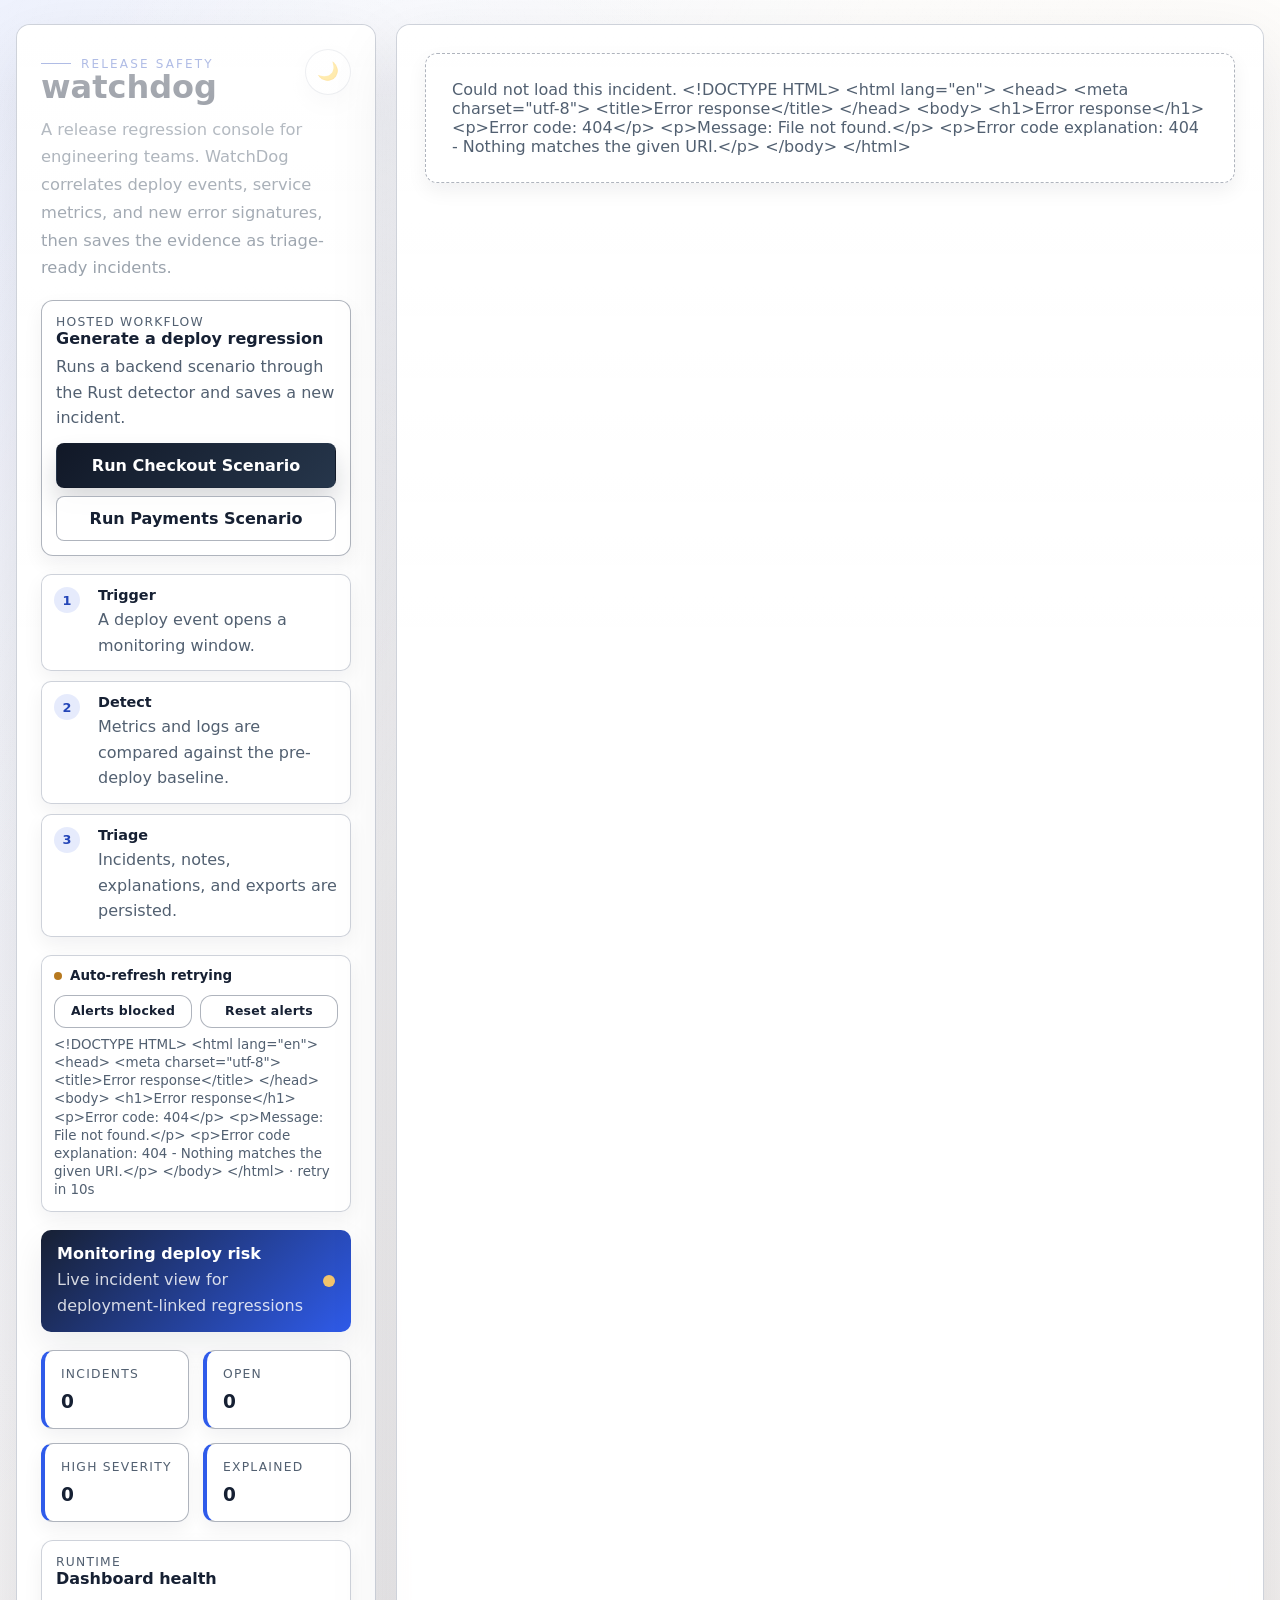
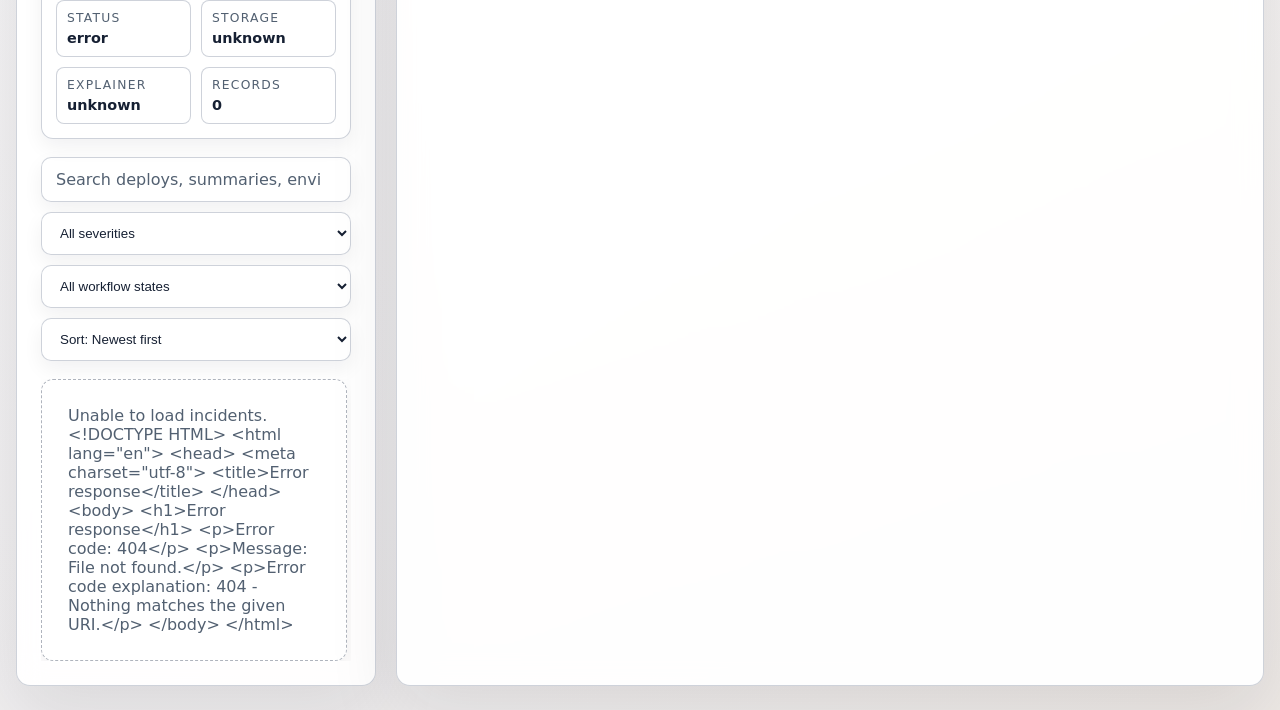
==== src/dashboard.html @ 7e1cd15e "Extract dashboard markup asset" ====
<!DOCTYPE html>
<html lang="en">
<head>
  <meta charset="UTF-8" />
  <meta name="viewport" content="width=device-width, initial-scale=1.0" />
  <title>watchdog dashboard</title>
  <style>
    :root {
      --bg: #f3f5fb;
      --bg-strong: #ffffff;
      --surface: rgba(255, 255, 255, 0.94);
      --surface-strong: rgba(255, 255, 255, 0.99);
      --surface-tint: rgba(239, 244, 255, 0.84);
      --ink: #162033;
      --muted: #526071;
      --line: rgba(92, 107, 132, 0.3);
      --line-strong: rgba(45, 58, 82, 0.38);
      --accent: #2f5bea;
      --accent-strong: #2446b8;
      --accent-soft: rgba(47, 91, 234, 0.12);
      --accent-glow: rgba(47, 91, 234, 0.14);
      --danger: #c2412f;
      --danger-soft: rgba(194, 65, 47, 0.13);
      --warning: #b7791f;
      --warning-soft: rgba(217, 119, 6, 0.14);
      --shadow-lg: 0 26px 70px rgba(17, 24, 39, 0.1);
      --shadow-md: 0 14px 34px rgba(17, 24, 39, 0.08);
      --shadow-sm: 0 8px 20px rgba(17, 24, 39, 0.06);
      --focus: #2f5bea;
      --radius-xl: 14px;
      --radius-lg: 12px;
      --radius-md: 10px;
      --radius-sm: 8px;
      --theme-icon: "🌙";
    }

    html[data-theme="dark"] {
      color-scheme: dark;
      --bg: #101622;
      --bg-strong: #151d2b;
      --surface: rgba(22, 31, 46, 0.82);
      --surface-strong: rgba(28, 39, 58, 0.96);
      --surface-tint: rgba(25, 38, 63, 0.82);
      --ink: #f4f7fb;
      --muted: #a4afc0;
      --line: rgba(134, 151, 179, 0.22);
      --line-strong: rgba(151, 169, 198, 0.34);
      --accent: #8da2ff;
      --accent-strong: #c4d0ff;
      --accent-soft: rgba(141, 162, 255, 0.15);
      --accent-glow: rgba(141, 162, 255, 0.2);
      --danger: #ff9a86;
      --danger-soft: rgba(255, 154, 134, 0.13);
      --warning: #f2c36b;
      --warning-soft: rgba(242, 195, 107, 0.12);
      --shadow-lg: 0 30px 90px rgba(0, 0, 0, 0.42);
      --shadow-md: 0 16px 44px rgba(0, 0, 0, 0.28);
      --shadow-sm: 0 10px 26px rgba(0, 0, 0, 0.2);
      --focus: #aebcff;
      --theme-icon: "☀";
    }

    * { box-sizing: border-box; }
    html { color-scheme: light; }

    body {
      margin: 0;
      min-height: 100vh;
      font-family: Inter, ui-sans-serif, system-ui, -apple-system, BlinkMacSystemFont, "Segoe UI", sans-serif;
      color: var(--ink);
      background:
        linear-gradient(120deg, rgba(47, 91, 234, 0.08), transparent 34%),
        linear-gradient(145deg, transparent 0%, rgba(183, 121, 31, 0.06) 78%, rgba(183, 121, 31, 0.1) 100%),
        linear-gradient(180deg, #ffffff 0%, var(--bg) 100%);
      overflow-x: hidden;
      transition: background 220ms ease, color 220ms ease;
    }

    html[data-theme="dark"] body {
      background:
        linear-gradient(120deg, rgba(141, 162, 255, 0.12), transparent 34%),
        linear-gradient(145deg, transparent 0%, rgba(242, 195, 107, 0.07) 78%, rgba(242, 195, 107, 0.12) 100%),
        linear-gradient(180deg, #0d1320 0%, var(--bg) 100%);
    }

    body::before {
      content: "";
      position: fixed;
      inset: 0;
      pointer-events: none;
      background:
        linear-gradient(115deg, transparent 0%, rgba(255, 255, 255, 0.34) 45%, transparent 70%),
        radial-gradient(circle at 30% 20%, rgba(255, 255, 255, 0.55), transparent 28%);
      opacity: 0.72;
      transition: opacity 220ms ease;
    }

    html[data-theme="dark"] body::before {
      opacity: 0.26;
      background:
        linear-gradient(115deg, transparent 0%, rgba(255, 255, 255, 0.06) 45%, transparent 72%),
        radial-gradient(circle at 30% 20%, rgba(255, 255, 255, 0.08), transparent 28%);
    }

    button, article, section, input {
      font: inherit;
    }

    button:focus-visible,
    article:focus-visible,
    .refresh-link:focus-visible,
    .theme-toggle:focus-visible {
      outline: 3px solid var(--focus);
      outline-offset: 3px;
    }

    .shell {
      width: min(1360px, calc(100vw - 32px));
      margin: 24px auto;
      display: grid;
      grid-template-columns: 360px minmax(0, 1fr);
      gap: 20px;
      position: relative;
      z-index: 1;
    }

    .panel {
      position: relative;
      overflow: hidden;
      border: 1px solid var(--line);
      border-radius: var(--radius-xl);
      background: var(--surface);
      backdrop-filter: blur(14px);
      box-shadow: var(--shadow-lg);
      transition: background 220ms ease, border-color 220ms ease, box-shadow 220ms ease;
    }

    .panel::before {
      content: "";
      position: absolute;
      inset: 0;
      pointer-events: none;
      background: linear-gradient(180deg, rgba(255, 255, 255, 0.68), transparent 28%);
    }

    html[data-theme="dark"] .panel::before {
      background: linear-gradient(180deg, rgba(255, 255, 255, 0.06), transparent 28%);
    }

    .sidebar,
    .detail {
      position: relative;
      z-index: 1;
      min-height: calc(100vh - 48px);
    }

    .sidebar {
      padding: 24px;
      display: flex;
      flex-direction: column;
      gap: 18px;
    }

    .detail {
      padding: 28px;
    }

    .eyebrow {
      display: inline-flex;
      align-items: center;
      gap: 10px;
      font-size: 0.75rem;
      letter-spacing: 0.18em;
      text-transform: uppercase;
      color: var(--accent-strong);
    }

    .eyebrow::before {
      content: "";
      width: 30px;
      height: 1px;
      background: currentColor;
    }

    h1, h2, h3, h4, p {
      margin: 0;
    }

    h1, h2, h3, h4 {
      line-height: 1.04;
      font-weight: 600;
      letter-spacing: 0;
    }

    h1 { font-size: clamp(2rem, 2.5vw, 2.65rem); }
    h2 { font-size: clamp(1.45rem, 2vw, 2.1rem); }
    h3 { font-size: 1.05rem; }
    h4 { font-size: 1rem; }

    .muted,
    .meta,
    .subhead {
      color: var(--muted);
      line-height: 1.6;
      transition: color 220ms ease;
    }

    .sidebar-copy {
      font-size: 1.02rem;
      color: var(--muted);
      line-height: 1.7;
      max-width: 28ch;
    }

    .product-steps {
      display: grid;
      gap: 10px;
    }

    .product-step {
      display: grid;
      grid-template-columns: 34px 1fr;
      gap: 10px;
      align-items: start;
      padding: 12px;
      border: 1px solid var(--line);
      border-radius: var(--radius-md);
      background: var(--surface-strong);
      box-shadow: var(--shadow-sm);
    }

    .step-index {
      width: 26px;
      height: 26px;
      border-radius: 999px;
      display: inline-flex;
      align-items: center;
      justify-content: center;
      background: var(--accent-soft);
      color: var(--accent-strong);
      font-weight: 800;
      font-size: 0.8rem;
    }

    .product-step strong {
      display: block;
      font-size: 0.9rem;
      margin-bottom: 4px;
    }

    .scenario-card {
      display: grid;
      gap: 12px;
      padding: 14px;
      border: 1px solid var(--line-strong);
      border-radius: var(--radius-lg);
      background: var(--surface-strong);
      box-shadow: var(--shadow-sm);
    }

    .scenario-actions {
      display: grid;
      gap: 8px;
    }

    .sidebar-top {
      display: grid;
      gap: 12px;
    }

    .sync-bar {
      display: grid;
      grid-template-columns: 1fr;
      align-items: stretch;
      gap: 12px;
      padding: 12px;
      border-radius: var(--radius-md);
      border: 1px solid var(--line);
      background: rgba(255, 255, 255, 0.94);
      color: var(--ink);
      font-size: 0.84rem;
      box-shadow: var(--shadow-sm);
    }

    .sync-actions {
      display: grid;
      grid-template-columns: repeat(2, minmax(0, 1fr));
      gap: 8px;
      align-items: stretch;
    }

    .sync-actions .button {
      width: 100%;
      min-width: 0;
      white-space: normal;
    }

    #sync-time {
      grid-column: 1 / -1;
      color: var(--muted);
      line-height: 1.35;
    }

    html[data-theme="dark"] .sync-bar {
      background: rgba(255, 255, 255, 0.05);
    }

    .sync-state {
      display: inline-flex;
      align-items: center;
      gap: 8px;
      color: var(--ink);
      font-weight: 700;
    }

    .sync-state::before {
      content: "";
      width: 8px;
      height: 8px;
      border-radius: 999px;
      background: var(--accent);
      box-shadow: 0 0 0 0 rgba(47, 91, 234, 0.24);
      animation: pulse 2.2s infinite;
    }

    .sync-state.paused::before {
      background: var(--warning);
      animation: none;
      box-shadow: none;
    }

    .sidebar-head {
      display: flex;
      justify-content: space-between;
      gap: 14px;
      align-items: start;
    }

    .theme-toggle {
      appearance: none;
      border: 1px solid var(--line);
      background: rgba(255, 255, 255, 0.88);
      color: var(--ink);
      width: 46px;
      height: 46px;
      border-radius: 999px;
      display: inline-flex;
      align-items: center;
      justify-content: center;
      cursor: pointer;
      box-shadow: var(--shadow-sm);
      transition: transform 160ms ease, border-color 220ms ease, background 220ms ease, color 220ms ease;
    }

    .theme-toggle:hover {
      transform: translateY(-1px) rotate(6deg);
      border-color: var(--accent);
    }

    .theme-toggle::before {
      content: var(--theme-icon);
      font-size: 1.1rem;
      line-height: 1;
    }

    html[data-theme="dark"] .theme-toggle {
      background: rgba(255, 255, 255, 0.08);
    }

    .status-banner {
      display: flex;
      align-items: center;
      justify-content: space-between;
      gap: 14px;
      padding: 14px 16px;
      border-radius: var(--radius-md);
      background: linear-gradient(135deg, #172033, #2f5bea);
      color: white;
      box-shadow: var(--shadow-md);
      overflow: hidden;
      isolation: isolate;
    }

    .status-banner::after {
      content: "";
      position: absolute;
      inset: 0;
      background: linear-gradient(120deg, transparent 10%, rgba(255, 255, 255, 0.14) 46%, transparent 70%);
      transform: translateX(-100%);
      animation: sweep 5.4s ease-in-out infinite;
      z-index: -1;
    }

    html[data-theme="dark"] .status-banner {
      background: linear-gradient(135deg, rgba(16, 23, 36, 0.96), rgba(47, 91, 234, 0.82));
    }

    .status-banner strong {
      display: block;
      font-size: 1rem;
      margin-bottom: 4px;
    }

    .pulse-dot {
      width: 12px;
      height: 12px;
      border-radius: 999px;
      background: #f2c36b;
      box-shadow: 0 0 0 0 rgba(242, 195, 107, 0.45);
      animation: pulse 2s infinite;
      flex: none;
    }

    .sidebar-stats,
    .overview-grid,
    .detail-grid,
    .compare-grid,
    .signal-grid {
      display: grid;
      gap: 14px;
    }

    .sidebar-stats {
      grid-template-columns: repeat(2, minmax(0, 1fr));
    }

    .system-health {
      display: grid;
      gap: 12px;
      padding: 14px;
      border: 1px solid var(--line);
      border-radius: var(--radius-lg);
      background: var(--surface-strong);
      box-shadow: var(--shadow-sm);
    }

    .health-grid {
      display: grid;
      grid-template-columns: repeat(2, minmax(0, 1fr));
      gap: 10px;
    }

    .health-chip {
      min-width: 0;
      padding: 10px;
      border: 1px solid var(--line);
      border-radius: var(--radius-sm);
      background: rgba(255, 255, 255, 0.82);
    }

    html[data-theme="dark"] .health-chip {
      background: rgba(255, 255, 255, 0.05);
    }

    .health-chip strong {
      display: block;
      margin-top: 5px;
      overflow-wrap: anywhere;
      font-size: 0.9rem;
    }

    .list-controls {
      display: grid;
      gap: 10px;
    }

    .control-input {
      width: 100%;
      border: 1px solid var(--line);
      border-radius: var(--radius-md);
      padding: 12px 14px;
      background: rgba(255, 255, 255, 0.94);
      color: var(--ink);
      box-shadow: var(--shadow-sm);
      transition: border-color 160ms ease, background 220ms ease, color 220ms ease;
    }

    .control-input::placeholder {
      color: var(--muted);
    }

    .control-input:focus-visible {
      outline: 3px solid var(--focus);
      outline-offset: 2px;
      border-color: var(--accent);
    }

    html[data-theme="dark"] .control-input {
      background: rgba(255, 255, 255, 0.06);
    }

    .overview-grid {
      grid-template-columns: repeat(4, minmax(0, 1fr));
      margin: 22px 0 26px;
    }

    .signal-grid {
      grid-template-columns: repeat(3, minmax(0, 1fr));
      margin-bottom: 24px;
    }

    .detail-grid {
      grid-template-columns: minmax(0, 1.12fr) minmax(320px, 0.88fr);
      align-items: start;
      margin-top: 24px;
    }

    .compare-grid {
      grid-template-columns: repeat(2, minmax(0, 1fr));
    }

    .mini-card,
    .stat-card,
    .section-card,
    .signal-card,
    .incident-card,
    .compare-card,
    .timeline-item,
    .empty,
    .skeleton {
      border: 1px solid var(--line-strong);
      border-radius: var(--radius-lg);
      background: var(--surface-strong);
      box-shadow: var(--shadow-sm);
      transition: background 220ms ease, border-color 220ms ease, box-shadow 220ms ease, transform 220ms ease, opacity 240ms ease;
    }

    .mini-card,
    .stat-card,
    .signal-card,
    .compare-card {
      padding: 16px;
    }

    .mini-card,
    .stat-card {
      border-left: 4px solid var(--accent);
    }

    .mini-card strong,
    .stat-card strong,
    .signal-card strong {
      display: block;
      margin-top: 10px;
      font-size: clamp(1.15rem, 1.45vw, 1.55rem);
      letter-spacing: 0;
      overflow-wrap: anywhere;
    }

    .label {
      color: var(--muted);
      text-transform: uppercase;
      letter-spacing: 0.1em;
      font-size: 0.77rem;
    }

    .signal-card {
      background: linear-gradient(180deg, #ffffff, #f4f9fb);
      position: relative;
      overflow: hidden;
    }

    .signal-card::after {
      content: "";
      position: absolute;
      left: 0;
      right: 0;
      bottom: 0;
      height: 4px;
      background: linear-gradient(90deg, var(--accent), rgba(47, 91, 234, 0.22));
    }

    .signal-card.warning::after {
      background: linear-gradient(90deg, #d97706, rgba(217, 119, 6, 0.2));
    }

    .signal-card.danger::after {
      background: linear-gradient(90deg, #c2412f, rgba(194, 65, 47, 0.2));
    }

    html[data-theme="dark"] .signal-card {
      background: linear-gradient(180deg, rgba(24, 37, 48, 0.98), rgba(20, 31, 40, 0.96));
    }

    .incident-list {
      display: grid;
      gap: 12px;
      overflow: auto;
      padding-right: 4px;
    }

    .incident-card {
      padding: 16px;
      cursor: pointer;
      text-align: left;
      transition: transform 180ms ease, border-color 180ms ease, background 180ms ease, box-shadow 180ms ease;
      background: linear-gradient(180deg, #ffffff, #f6fafc);
      border-left: 4px solid transparent;
    }

    html[data-theme="dark"] .incident-card {
      background: linear-gradient(180deg, rgba(25, 38, 49, 0.92), rgba(21, 32, 40, 0.88));
    }

    .incident-card:hover,
    .incident-card.active {
      transform: translateY(-2px);
      border-color: rgba(47, 91, 234, 0.38);
      background: linear-gradient(180deg, #eaf8f6, #ffffff);
      box-shadow: 0 18px 32px rgba(47, 91, 234, 0.12);
      border-left-color: var(--accent);
    }

    html[data-theme="dark"] .incident-card:hover,
    html[data-theme="dark"] .incident-card.active {
      background: linear-gradient(180deg, rgba(20, 58, 58, 0.9), rgba(18, 43, 46, 0.92));
    }

    .incident-card-head {
      display: flex;
      justify-content: space-between;
      gap: 14px;
      align-items: flex-start;
    }

    .incident-card p:last-child {
      margin-top: 10px;
    }

    .incident-metrics {
      display: grid;
      grid-template-columns: repeat(3, minmax(0, 1fr));
      gap: 8px;
      margin-top: 12px;
    }

    .incident-metric {
      min-width: 0;
      padding: 8px;
      border-radius: var(--radius-sm);
      background: rgba(47, 91, 234, 0.08);
      color: var(--ink);
      font-size: 0.78rem;
      line-height: 1.35;
    }

    .incident-metric strong {
      display: block;
      margin-bottom: 2px;
      overflow-wrap: anywhere;
    }

    .badge-row {
      display: flex;
      flex-wrap: wrap;
      gap: 8px;
      align-items: center;
    }

    .badge {
      display: inline-flex;
      align-items: center;
      justify-content: center;
      padding: 6px 11px;
      border-radius: 999px;
      font-size: 0.72rem;
      text-transform: uppercase;
      letter-spacing: 0.08em;
      font-weight: 700;
      border: 1px solid transparent;
    }

    .badge.high { background: var(--danger-soft); color: var(--danger); }
    .badge.medium { background: var(--accent-soft); color: var(--accent-strong); }
    .badge.environment { background: rgba(17, 24, 39, 0.07); color: var(--ink); border-color: rgba(17, 24, 39, 0.08); }
    .badge.subtle { background: rgba(47, 91, 234, 0.09); color: var(--accent-strong); }
    .badge.open { background: rgba(217, 119, 6, 0.15); color: #9a5d11; }
    .badge.resolved { background: rgba(44, 126, 92, 0.14); color: #2c7e5c; }

    html[data-theme="dark"] .badge.environment {
      background: rgba(255, 255, 255, 0.06);
      border-color: rgba(255, 255, 255, 0.06);
    }

    .hero {
      display: grid;
      grid-template-columns: minmax(420px, 1fr) minmax(320px, 520px);
      gap: 24px;
      align-items: start;
      padding-bottom: 22px;
      border-bottom: 1px solid var(--line);
    }

    .hero-copy {
      display: grid;
      gap: 12px;
      max-width: 800px;
    }

    .hero-actions {
      display: grid;
      grid-template-columns: repeat(2, minmax(0, 1fr));
      gap: 10px;
      justify-self: end;
      width: min(100%, 520px);
    }

    .hero-actions .button,
    .hero-actions .refresh-link {
      width: 100%;
      min-width: 0;
      justify-content: center;
      text-align: center;
      white-space: normal;
      line-height: 1.2;
    }

    .button,
    .refresh-link {
      appearance: none;
      border: 1px solid transparent;
      border-radius: var(--radius-sm);
      padding: 12px 16px;
      cursor: pointer;
      font-weight: 600;
      text-decoration: none;
      transition: transform 150ms ease, border-color 150ms ease, background 150ms ease, box-shadow 150ms ease, color 220ms ease;
    }

    .button:hover,
    .refresh-link:hover {
      transform: translateY(-1px);
    }

    .button-primary {
      color: white;
      min-width: 170px;
      background: linear-gradient(135deg, #111827, #26364b);
      box-shadow: 0 14px 24px rgba(17, 24, 39, 0.16);
    }

    html[data-theme="dark"] .button-primary {
      background: linear-gradient(135deg, #edf1ff, #aebcff);
      color: #0f1a22;
    }

    .button-primary:disabled {
      opacity: 0.7;
      cursor: wait;
      transform: none;
    }

    .button-secondary {
      background: rgba(255, 255, 255, 0.9);
      color: var(--ink);
      border-color: var(--line-strong);
    }

    html[data-theme="dark"] .button-secondary,
    html[data-theme="dark"] .refresh-link {
      background: rgba(255, 255, 255, 0.06);
    }

    .refresh-link {
      display: inline-flex;
      align-items: center;
      justify-content: center;
      background: rgba(255, 255, 255, 0.9);
      color: var(--ink);
      border-color: var(--line-strong);
    }

    .button-small {
      padding: 8px 10px;
      border-radius: 12px;
      font-size: 0.78rem;
      letter-spacing: 0.02em;
      line-height: 1.2;
    }

    .section-card {
      padding: 18px;
      background: linear-gradient(180deg, #ffffff, #f7fbff);
    }

    html[data-theme="dark"] .section-card,
    html[data-theme="dark"] .compare-card,
    html[data-theme="dark"] .timeline-item,
    html[data-theme="dark"] .callout,
    html[data-theme="dark"] pre,
    html[data-theme="dark"] .empty,
    html[data-theme="dark"] .mini-card,
    html[data-theme="dark"] .stat-card {
      background: linear-gradient(180deg, rgba(24, 37, 48, 0.98), rgba(20, 31, 40, 0.94));
    }

    .section-card + .section-card {
      margin-top: 16px;
    }

    .section-heading {
      display: flex;
      justify-content: space-between;
      gap: 12px;
      align-items: baseline;
      margin-bottom: 14px;
    }

    .section-heading h3 {
      color: var(--muted);
      text-transform: uppercase;
      letter-spacing: 0.12em;
      font-size: 0.82rem;
    }

    .compare-card {
      background: linear-gradient(180deg, #ffffff, #f7fbff);
    }

    .compare-card h4 {
      margin-bottom: 14px;
    }

    .compare-chart {
      width: 100%;
      height: 82px;
      display: block;
      margin: 0 0 14px;
      overflow: visible;
    }

    .compare-chart-grid {
      stroke: rgba(123, 145, 169, 0.2);
      stroke-width: 1;
      stroke-dasharray: 3 5;
    }

    .compare-chart-area {
      fill: rgba(47, 91, 234, 0.12);
    }

    .compare-chart-line {
      fill: none;
      stroke: var(--accent);
      stroke-width: 3;
      stroke-linecap: round;
      stroke-linejoin: round;
    }

    .compare-card.warning .compare-chart-area {
      fill: rgba(234, 88, 12, 0.12);
    }

    .compare-card.warning .compare-chart-line {
      stroke: #d97706;
    }

    .compare-chart-dot {
      fill: var(--surface-strong);
      stroke: var(--accent);
      stroke-width: 2.5;
    }

    .compare-card.warning .compare-chart-dot {
      stroke: #d97706;
    }

    .compare-chart-label {
      fill: var(--muted);
      font-size: 11px;
      letter-spacing: 0.06em;
      text-transform: uppercase;
    }

    .compare-row {
      display: flex;
      justify-content: space-between;
      gap: 16px;
      align-items: baseline;
      padding: 10px 0;
      border-top: 1px solid rgba(123, 145, 169, 0.22);
    }

    .compare-row:first-of-type {
      border-top: none;
      padding-top: 0;
    }

    .compare-row strong {
      font-size: 1.15rem;
    }

    .operator-grid {
      display: grid;
      gap: 12px;
    }

    .operator-item {
      display: grid;
      grid-template-columns: 32px 1fr;
      gap: 12px;
      align-items: start;
      padding: 12px;
      border-radius: var(--radius-md);
      border: 1px solid var(--line);
      background: rgba(255, 255, 255, 0.72);
    }

    html[data-theme="dark"] .operator-item {
      background: rgba(255, 255, 255, 0.05);
    }

    .operator-index {
      width: 28px;
      height: 28px;
      border-radius: 999px;
      display: inline-flex;
      align-items: center;
      justify-content: center;
      background: var(--accent-soft);
      color: var(--accent-strong);
      font-weight: 800;
      font-size: 0.78rem;
    }

    .evidence-table {
      display: grid;
      border: 1px solid var(--line);
      border-radius: var(--radius-md);
      overflow: hidden;
    }

    .evidence-row {
      display: grid;
      grid-template-columns: minmax(150px, 0.44fr) minmax(0, 0.56fr);
      gap: 14px;
      padding: 12px 14px;
      border-top: 1px solid var(--line);
      background: rgba(255, 255, 255, 0.72);
    }

    .evidence-row:first-child {
      border-top: none;
    }

    html[data-theme="dark"] .evidence-row {
      background: rgba(255, 255, 255, 0.05);
    }

    .callout,
    pre {
      margin: 0;
      border-radius: var(--radius-md);
      border: 1px solid rgba(123, 145, 169, 0.22);
      background: rgba(255, 255, 255, 0.96);
      padding: 16px;
      line-height: 1.65;
      white-space: pre-wrap;
      word-break: break-word;
      overflow-wrap: anywhere;
      font-size: 0.98rem;
    }

    .signature-chip {
      display: flex;
      flex-wrap: wrap;
      gap: 10px;
      align-items: center;
      padding: 12px 14px;
      border-radius: var(--radius-md);
      background: var(--warning-soft);
      color: var(--warning);
      border: 1px solid rgba(234, 88, 12, 0.16);
      line-height: 1.55;
    }

    .notes-box {
      width: 100%;
      min-height: 120px;
      border: 1px solid var(--line);
      border-radius: var(--radius-sm);
      padding: 14px;
      background: rgba(255, 255, 255, 0.95);
      color: var(--ink);
      resize: vertical;
      box-shadow: var(--shadow-sm);
    }

    html[data-theme="dark"] .notes-box {
      background: rgba(255, 255, 255, 0.05);
    }

    .notes-actions {
      display: flex;
      justify-content: space-between;
      gap: 12px;
      align-items: center;
      margin-top: 12px;
    }

    .timeline {
      display: grid;
      gap: 14px;
    }

    .timeline-item {
      display: grid;
      grid-template-columns: 160px 1fr;
      gap: 16px;
      align-items: start;
      padding: 16px;
      position: relative;
      background: linear-gradient(180deg, #ffffff, #f7fbff);
    }

    .timeline-item::before {
      content: "";
      position: absolute;
      left: 14px;
      top: 16px;
      bottom: 16px;
      width: 4px;
      border-radius: 999px;
      background: linear-gradient(180deg, var(--accent), rgba(47, 91, 234, 0.08));
    }

    .timeline-time {
      color: var(--muted);
      font-size: 0.9rem;
      padding-left: 18px;
    }

    .timeline-content {
      padding-left: 10px;
    }

    .timeline-content strong {
      display: block;
      margin-bottom: 6px;
      font-size: 1rem;
    }

    .empty {
      padding: 26px;
      color: var(--muted);
      border-style: dashed;
      background: rgba(255, 255, 255, 0.86);
    }

    .loading-state {
      display: grid;
      gap: 18px;
    }

    .skeleton {
      position: relative;
      overflow: hidden;
      background: rgba(255, 255, 255, 0.88);
      min-height: 96px;
    }

    .skeleton::after {
      content: "";
      position: absolute;
      inset: 0;
      transform: translateX(-100%);
      background: linear-gradient(90deg, transparent, rgba(255, 255, 255, 0.75), transparent);
      animation: shimmer 1.5s infinite;
    }

    html[data-theme="dark"] .skeleton {
      background: rgba(255, 255, 255, 0.04);
    }

    html[data-theme="dark"] .skeleton::after {
      background: linear-gradient(90deg, transparent, rgba(255, 255, 255, 0.08), transparent);
    }

    .skeleton.hero { min-height: 180px; }
    .skeleton.row { min-height: 82px; }
    .skeleton.panel-block { min-height: 210px; }

    .reveal {
      opacity: 1;
      transform: translateY(10px) scale(0.995);
      transition: opacity 560ms ease, transform 560ms cubic-bezier(.2,.7,.2,1);
      will-change: transform, opacity;
    }

    .reveal.in-view {
      opacity: 1;
      transform: translateY(0) scale(1);
    }

    .reveal-delay-1 { transition-delay: 80ms; }
    .reveal-delay-2 { transition-delay: 140ms; }
    .reveal-delay-3 { transition-delay: 200ms; }

    .toast-stack {
      position: fixed;
      right: 20px;
      bottom: 20px;
      z-index: 20;
      display: grid;
      gap: 12px;
      width: min(360px, calc(100vw - 28px));
      pointer-events: none;
    }

    .toast {
      pointer-events: auto;
      border-radius: var(--radius-md);
      border: 1px solid var(--line);
      background: linear-gradient(180deg, rgba(19, 31, 39, 0.96), rgba(13, 22, 29, 0.92));
      color: #f8fbfc;
      box-shadow: var(--shadow-lg);
      padding: 16px 18px;
      display: grid;
      gap: 8px;
      transform: translateY(12px);
      opacity: 0;
      transition: transform 220ms ease, opacity 220ms ease;
    }

    .toast.visible {
      transform: translateY(0);
      opacity: 1;
    }

    .toast.warning {
      background: linear-gradient(180deg, rgba(90, 43, 12, 0.96), rgba(64, 27, 8, 0.92));
    }

    .toast strong {
      font-size: 0.98rem;
      letter-spacing: 0;
    }

    .toast p {
      color: rgba(248, 251, 252, 0.82);
      line-height: 1.55;
    }

    .toast-meta {
      display: inline-flex;
      gap: 8px;
      flex-wrap: wrap;
      color: rgba(248, 251, 252, 0.72);
      font-size: 0.8rem;
      text-transform: uppercase;
      letter-spacing: 0.08em;
    }

    .toast-dismiss {
      appearance: none;
      border: none;
      background: transparent;
      color: rgba(248, 251, 252, 0.8);
      cursor: pointer;
      padding: 0;
      font-size: 0.88rem;
      justify-self: flex-start;
    }

    .sr-only {
      position: absolute;
      width: 1px;
      height: 1px;
      padding: 0;
      margin: -1px;
      overflow: hidden;
      clip: rect(0, 0, 0, 0);
      white-space: nowrap;
      border: 0;
    }

    @keyframes shimmer {
      100% { transform: translateX(100%); }
    }

    @keyframes pulse {
      0% { box-shadow: 0 0 0 0 rgba(242, 195, 107, 0.45); }
      70% { box-shadow: 0 0 0 12px rgba(242, 195, 107, 0); }
      100% { box-shadow: 0 0 0 0 rgba(242, 195, 107, 0); }
    }

    @keyframes sweep {
      0%, 100% { transform: translateX(-100%); }
      50% { transform: translateX(100%); }
    }

    @media (prefers-reduced-motion: reduce) {
      *, *::before, *::after {
        animation: none !important;
        transition: none !important;
        scroll-behavior: auto !important;
      }

      .reveal {
        opacity: 1 !important;
        transform: none !important;
      }
    }

    @media (max-width: 1120px) {
      .shell { grid-template-columns: 1fr; }
      .sidebar, .detail { min-height: auto; }
      .overview-grid { grid-template-columns: repeat(2, minmax(0, 1fr)); }
      .signal-grid { grid-template-columns: 1fr; }
      .detail-grid { grid-template-columns: 1fr; }
    }

    @media (max-width: 760px) {
      .shell {
        width: min(100vw - 18px, 100%);
        margin: 10px auto 18px;
      }

      .panel { border-radius: 22px; }
      .sidebar, .detail { padding: 18px; }
      .hero {
        grid-template-columns: 1fr;
        gap: 14px;
        padding-bottom: 16px;
      }
      .hero-actions {
        display: grid;
        grid-template-columns: repeat(2, minmax(0, 1fr));
        gap: 8px;
        justify-content: stretch;
      }
      .hero-actions .button,
      .hero-actions .refresh-link {
        width: 100%;
        min-width: 0;
        padding: 10px 9px;
        border-radius: 13px;
        line-height: 1.2;
        text-align: center;
      }
      .hero-actions .button-primary {
        grid-column: 1 / -1;
      }
      .overview-grid, .sidebar-stats, .compare-grid { grid-template-columns: 1fr; }
      .timeline-item { grid-template-columns: 1fr; }
      .timeline-time, .timeline-content { padding-left: 18px; }
      .sidebar-head { align-items: center; }
    }
  </style>
</head>
<body>
  <div id="toast-stack" class="toast-stack" aria-live="polite" aria-atomic="true"></div>
  <div class="shell">
    <aside class="panel sidebar reveal" aria-label="Incident list">
      <div class="sidebar-top">
        <div class="sidebar-head">
          <div>
            <div class="eyebrow">Release safety</div>
            <h1>watchdog</h1>
          </div>
          <button id="theme-toggle" class="theme-toggle" type="button" aria-label="Toggle dark mode" title="Toggle dark mode"></button>
        </div>
        <p class="sidebar-copy">A release regression console for engineering teams. WatchDog correlates deploy events, service metrics, and new error signatures, then saves the evidence as triage-ready incidents.</p>
      </div>

      <section class="scenario-card reveal reveal-delay-1" aria-label="Demo scenario">
        <div>
          <div class="label">Hosted workflow</div>
          <strong>Generate a deploy regression</strong>
          <p class="meta" style="margin-top: 6px;">Runs a backend scenario through the Rust detector and saves a new incident.</p>
        </div>
        <div class="scenario-actions">
          <button id="demo-checkout" class="button button-primary" type="button">Run Checkout Scenario</button>
          <button id="demo-payments" class="button button-secondary" type="button">Run Payments Scenario</button>
        </div>
      </section>

      <section class="product-steps reveal reveal-delay-1" aria-label="Product workflow">
        <article class="product-step">
          <span class="step-index">1</span>
          <div><strong>Trigger</strong><p class="meta">A deploy event opens a monitoring window.</p></div>
        </article>
        <article class="product-step">
          <span class="step-index">2</span>
          <div><strong>Detect</strong><p class="meta">Metrics and logs are compared against the pre-deploy baseline.</p></div>
        </article>
        <article class="product-step">
          <span class="step-index">3</span>
          <div><strong>Triage</strong><p class="meta">Incidents, notes, explanations, and exports are persisted.</p></div>
        </article>
      </section>

      <section class="sync-bar reveal reveal-delay-1" aria-label="Dashboard sync status">
        <div id="sync-state" class="sync-state">Auto-refresh on</div>
        <div class="sync-actions">
          <button id="notify-toggle" class="button button-secondary button-small" type="button">Browser alerts off</button>
          <button id="notification-reset" class="button button-secondary button-small" type="button">Reset alerts</button>
          <div id="sync-time">Waiting for first sync</div>
        </div>
      </section>

      <section class="status-banner reveal reveal-delay-1" aria-label="Monitoring status">
        <div>
          <strong>Monitoring deploy risk</strong>
          <div class="meta" style="color: rgba(255,255,255,0.82);">Live incident view for deployment-linked regressions</div>
        </div>
        <span class="pulse-dot" aria-hidden="true"></span>
      </section>

      <section class="sidebar-stats reveal reveal-delay-2" aria-label="Dashboard summary">
        <article class="mini-card">
          <div class="label">Incidents</div>
          <strong id="incident-count">0</strong>
        </article>
        <article class="mini-card">
          <div class="label">Open</div>
          <strong id="open-count">0</strong>
        </article>
        <article class="mini-card">
          <div class="label">High Severity</div>
          <strong id="high-count">0</strong>
        </article>
        <article class="mini-card">
          <div class="label">Explained</div>
          <strong id="cached-count">0</strong>
        </article>
      </section>

      <section class="system-health reveal reveal-delay-2" aria-label="Dashboard system health">
        <div>
          <div class="label">Runtime</div>
          <strong>Dashboard health</strong>
        </div>
        <div id="system-health-grid" class="health-grid">
          <div class="health-chip"><div class="label">Status</div><strong>Checking</strong></div>
          <div class="health-chip"><div class="label">Storage</div><strong>Unknown</strong></div>
        </div>
      </section>

      <section class="list-controls reveal reveal-delay-3" aria-label="Incident filters">
        <input id="incident-search" class="control-input" type="search" placeholder="Search deploys, summaries, environments" aria-label="Search incidents" />
        <select id="severity-filter" class="control-input" aria-label="Filter incidents by severity">
          <option value="all">All severities</option>
          <option value="high">High severity</option>
          <option value="medium">Medium severity</option>
          <option value="cached">Has AI explanation</option>
        </select>
        <select id="workflow-filter" class="control-input" aria-label="Filter incidents by workflow state">
          <option value="all">All workflow states</option>
          <option value="open">Open only</option>
          <option value="resolved">Resolved only</option>
        </select>
        <select id="sort-mode" class="control-input" aria-label="Sort incidents">
          <option value="newest">Sort: Newest first</option>
          <option value="severity">Sort: High severity first</option>
          <option value="open-first">Sort: Open first</option>
          <option value="oldest">Sort: Oldest first</option>
        </select>
      </section>

      <div id="incident-list" class="incident-list reveal reveal-delay-3" role="list" aria-label="Incident list"></div>
    </aside>

    <main class="panel detail" id="detail-panel" aria-live="polite"></main>
  </div>

  <script>
    let incidents = [];
    let health = null;
    let activeIncidentId = null;
    let searchQuery = '';
    let severityFilter = 'all';
    let workflowFilter = 'all';
    let sortMode = 'newest';
    let lastSyncedAt = null;
    let refreshTimer = null;
    let isExplainingIncident = false;
    let detailRequestVersion = 0;
    let knownIncidentIds = new Set();
    let loadIncidentsInFlight = null;
    let refreshDelayMs = 5000;
    let toastSequence = 0;
    const THEME_KEY = 'watchdog-theme';
    const NOTIFICATION_PREF_KEY = 'watchdog-browser-alerts';
    const NOTIFIED_INCIDENTS_KEY = 'watchdog-notified-incidents';
    const NOTES_DRAFT_PREFIX = 'watchdog-notes-draft:';
    const BASE_REFRESH_INTERVAL_MS = 5000;
    const MAX_REFRESH_INTERVAL_MS = 30000;
    const MAX_STORED_NOTIFICATIONS = 80;
    const prefersReducedMotion = window.matchMedia('(prefers-reduced-motion: reduce)').matches;

    function readStorage(key) {
      try {
        return window.localStorage.getItem(key);
      } catch (_error) {
        return null;
      }
    }

    function writeStorage(key, value) {
      try {
        window.localStorage.setItem(key, value);
        return true;
      } catch (_error) {
        return false;
      }
    }

    function removeStorage(key) {
      try {
        window.localStorage.removeItem(key);
        return true;
      } catch (_error) {
        return false;
      }
    }

    document.addEventListener('DOMContentLoaded', () => {
      applySavedTheme();
      bindThemeToggle();
      bindNotificationToggle();
      bindNotificationReset();
      bindDemoScenarios();
      applyUrlState();
      bindFilters();
      bindKeyboardShortcuts();
      bindUrlNavigation();
      bindVisibilityRefresh();
      renderEmptyDetail();
      setupRevealObserver();
      loadHealth();
      loadIncidents();
      startAutoRefresh();
    });

    async function loadHealth() {
      try {
        const response = await fetch('/healthz');
        if (!response.ok) {
          throw new Error(await response.text());
        }
        health = await response.json();
      } catch (error) {
        health = { status: 'error', storage_backend: 'unknown', explainer: 'unknown', incident_count: 0, state_dir: error.message || String(error) };
      }
      renderSystemHealth();
    }

    async function loadIncidents(options = {}) {
      if (loadIncidentsInFlight) {
        return loadIncidentsInFlight;
      }

      const { silent = false } = options;
      if (!silent) {
        renderIncidentListLoading();
      }

      loadIncidentsInFlight = (async () => {
        try {
          const previousIncidentIds = new Set(knownIncidentIds);
          const response = await fetch('/api/incidents');
          if (!response.ok) {
            throw new Error(await response.text());
          }
          incidents = await response.json();
          knownIncidentIds = new Set(incidents.map((incident) => incident.id));
          lastSyncedAt = new Date();
          refreshDelayMs = BASE_REFRESH_INTERVAL_MS;
          await loadHealth();
          renderSidebarStats();
          renderSystemHealth();
          renderIncidentList();
          renderSyncStatus();

          if (previousIncidentIds.size > 0) {
            notifyOnNewIncidents(previousIncidentIds, incidents);
          }

          if (incidents.length) {
            const nextId = activeIncidentId && incidents.some((incident) => incident.id === activeIncidentId)
              ? activeIncidentId
              : incidents[0].id;
            if (!isExplainingIncident) {
              await selectIncident(nextId, false, silent);
            }
          } else if (!silent) {
            renderEmptyDetail();
          }
        } catch (error) {
          refreshDelayMs = Math.min(Math.max(refreshDelayMs * 2, BASE_REFRESH_INTERVAL_MS), MAX_REFRESH_INTERVAL_MS);
          renderSyncStatus(error.message || String(error));
          if (!silent) {
            renderSidebarStats();
            renderSystemHealth();
            renderIncidentListError(error);
            renderErrorDetail(error);
          }
        } finally {
          loadIncidentsInFlight = null;
        }
      })();

      return loadIncidentsInFlight;
    }

    function applySavedTheme() {
      const savedTheme = readStorage(THEME_KEY);
      const theme = savedTheme || 'light';
      document.documentElement.setAttribute('data-theme', theme);
    }

    function bindThemeToggle() {
      const toggle = document.getElementById('theme-toggle');
      updateThemeToggleLabel(toggle);
      toggle.addEventListener('click', () => {
        const current = document.documentElement.getAttribute('data-theme') || 'light';
        const next = current === 'dark' ? 'light' : 'dark';
        document.documentElement.setAttribute('data-theme', next);
        writeStorage(THEME_KEY, next);
        updateThemeToggleLabel(toggle);
      });
    }

    function updateThemeToggleLabel(toggle) {
      const isDark = document.documentElement.getAttribute('data-theme') === 'dark';
      const label = isDark ? 'Switch to light mode' : 'Switch to dark mode';
      toggle.setAttribute('aria-label', label);
      toggle.setAttribute('title', label);
    }

    function applyUrlState() {
      const url = new URL(window.location.href);
      searchQuery = (url.searchParams.get('q') || '').trim().toLowerCase();
      severityFilter = url.searchParams.get('severity') || 'all';
      workflowFilter = url.searchParams.get('workflow') || 'all';
      sortMode = url.searchParams.get('sort') || 'newest';
      const hash = window.location.hash.replace(/^#/, '');
      activeIncidentId = hash.startsWith('incident=') ? decodeURIComponent(hash.slice('incident='.length)) : null;
      syncFilterControls();
    }

    function syncFilterControls() {
      const search = document.getElementById('incident-search');
      const severity = document.getElementById('severity-filter');
      const workflow = document.getElementById('workflow-filter');
      const sort = document.getElementById('sort-mode');
      if (search) search.value = searchQuery;
      if (severity) severity.value = severityFilter;
      if (workflow) workflow.value = workflowFilter;
      if (sort) sort.value = sortMode;
    }

    function updateUrlState() {
      const url = new URL(window.location.href);
      setOrClearSearchParam(url, 'q', searchQuery);
      setOrClearSearchParam(url, 'severity', severityFilter === 'all' ? '' : severityFilter);
      setOrClearSearchParam(url, 'workflow', workflowFilter === 'all' ? '' : workflowFilter);
      setOrClearSearchParam(url, 'sort', sortMode === 'newest' ? '' : sortMode);
      url.hash = activeIncidentId ? `incident=${encodeURIComponent(activeIncidentId)}` : '';
      window.history.replaceState({}, '', url);
    }

    function setOrClearSearchParam(url, key, value) {
      if (value) {
        url.searchParams.set(key, value);
      } else {
        url.searchParams.delete(key);
      }
    }

    function bindUrlNavigation() {
      window.addEventListener('popstate', () => {
        syncDashboardToUrlState();
      });
      window.addEventListener('hashchange', () => {
        syncDashboardToUrlState();
      });
    }

    async function syncDashboardToUrlState() {
      applyUrlState();
      renderIncidentList();

      if (!incidents.length) {
        renderEmptyDetail();
        return;
      }

      const selectedIncidentId = activeIncidentId && incidents.some((incident) => incident.id === activeIncidentId)
        ? activeIncidentId
        : visibleIncidents()[0]?.id || null;

      if (!selectedIncidentId) {
        renderFilteredEmptyDetail();
        return;
      }

      if (selectedIncidentId !== activeIncidentId) {
        activeIncidentId = selectedIncidentId;
        renderIncidentList();
      }

      await selectIncident(selectedIncidentId, false, true);
    }

    function bindNotificationToggle() {
      const toggle = document.getElementById('notify-toggle');
      updateNotificationToggle(toggle);
      toggle.addEventListener('click', async () => {
        if (!('Notification' in window)) {
          showToast('Browser notifications are not supported in this browser.', 'warning');
          return;
        }

        if (Notification.permission === 'granted') {
          const nextEnabled = !browserNotificationsEnabled();
          writeStorage(NOTIFICATION_PREF_KEY, nextEnabled ? 'on' : 'off');
          updateNotificationToggle(toggle);
          showToast(nextEnabled ? 'Browser notifications enabled for new incidents.' : 'Browser notifications turned off. In-app alerts stay on.');
          return;
        }

        const permission = await Notification.requestPermission();
        if (permission === 'granted') {
          writeStorage(NOTIFICATION_PREF_KEY, 'on');
          updateNotificationToggle(toggle);
          showToast('Browser notifications enabled for new incidents.');
        } else {
          writeStorage(NOTIFICATION_PREF_KEY, 'off');
          updateNotificationToggle(toggle);
          showToast('Browser notifications were not enabled. In-app alerts stay on.', 'warning');
        }
      });
    }

    function browserNotificationsEnabled() {
      return readStorage(NOTIFICATION_PREF_KEY) === 'on';
    }

    function updateNotificationToggle(toggle = document.getElementById('notify-toggle')) {
      if (!toggle) {
        return;
      }

      if (!('Notification' in window)) {
        toggle.textContent = 'Alerts unsupported';
        toggle.disabled = true;
        return;
      }

      if (Notification.permission === 'granted' && browserNotificationsEnabled()) {
        toggle.textContent = 'Browser alerts on';
      } else if (Notification.permission === 'denied') {
        toggle.textContent = 'Alerts blocked';
      } else {
        toggle.textContent = 'Browser alerts off';
      }
    }

    function bindNotificationReset() {
      const reset = document.getElementById('notification-reset');
      if (!reset) {
        return;
      }

      reset.addEventListener('click', () => {
        clearNotifiedIncidentIds();
        showToast('Remembered incident alerts cleared. New incidents can notify again.');
      });
    }

    function bindDemoScenarios() {
      const checkout = document.getElementById('demo-checkout');
      const payments = document.getElementById('demo-payments');
      checkout?.addEventListener('click', () => createDemoScenario('checkout-timeout'));
      payments?.addEventListener('click', () => createDemoScenario('payments-latency'));
    }

    async function createDemoScenario(scenario) {
      const buttons = [document.getElementById('demo-checkout'), document.getElementById('demo-payments')].filter(Boolean);
      buttons.forEach((button) => {
        button.disabled = true;
        button.dataset.previousLabel = button.textContent;
      });
      const activeButton = scenario === 'payments-latency' ? document.getElementById('demo-payments') : document.getElementById('demo-checkout');
      if (activeButton) {
        activeButton.textContent = 'Generating...';
      }

      try {
        const response = await fetch('/api/demo/scenarios', {
          method: 'POST',
          headers: { 'Content-Type': 'application/json' },
          body: JSON.stringify({ scenario }),
        });
        const body = await response.text();
        if (!response.ok) {
          throw new Error(body);
        }
        const result = JSON.parse(body);
        activeIncidentId = result.incident_id;
        knownIncidentIds.delete(result.incident_id);
        showToast('Backend scenario generated and persisted a new incident.', 'warning', result.incident);
        await loadIncidents({ silent: true });
        await selectIncident(result.incident_id, false, true);
      } catch (error) {
        showToast(`Could not generate scenario. ${error.message || String(error)}`, 'warning');
      } finally {
        buttons.forEach((button) => {
          button.disabled = false;
          button.textContent = button.dataset.previousLabel || button.textContent;
          delete button.dataset.previousLabel;
        });
      }
    }

    function notifyOnNewIncidents(previousIncidentIds, nextIncidents) {
      const notifiedIncidentIds = readNotifiedIncidentIds();
      const newIncidents = nextIncidents.filter((incident) => !previousIncidentIds.has(incident.id) && !notifiedIncidentIds.has(incident.id));
      if (!newIncidents.length) {
        return;
      }

      newIncidents.forEach((incident) => notifiedIncidentIds.add(incident.id));
      persistNotifiedIncidentIds(notifiedIncidentIds);

      const newestIncident = newIncidents[0];
      const extraCount = newIncidents.length - 1;
      const toastMessage = extraCount > 0
        ? `${newIncidents.length} new incidents detected. Most recent: ${newestIncident.deploy_id}.`
        : `New incident detected for ${newestIncident.deploy_id}.`;

      showToast(toastMessage, newestIncident.severity === 'high' ? 'warning' : 'info', newestIncident);

      if ('Notification' in window && Notification.permission === 'granted' && browserNotificationsEnabled()) {
        const body = `${newestIncident.summary}${extraCount > 0 ? ` (+${extraCount} more)` : ''}`;
        const notification = new Notification(`watchdog: ${newestIncident.deploy_id}`, {
          body,
          tag: newestIncident.id,
        });
        notification.onclick = () => {
          window.focus();
          selectIncident(newestIncident.id, true);
          notification.close();
        };
      }
    }

    function readNotifiedIncidentIds() {
      try {
        const raw = readStorage(NOTIFIED_INCIDENTS_KEY);
        const parsed = raw ? JSON.parse(raw) : [];
        return new Set(Array.isArray(parsed) ? parsed : []);
      } catch (_error) {
        return new Set();
      }
    }

    function persistNotifiedIncidentIds(notifiedIncidentIds) {
      const trimmed = Array.from(notifiedIncidentIds).slice(-MAX_STORED_NOTIFICATIONS);
      writeStorage(NOTIFIED_INCIDENTS_KEY, JSON.stringify(trimmed));
    }

    function clearNotifiedIncidentIds() {
      removeStorage(NOTIFIED_INCIDENTS_KEY);
    }

    function showToast(message, tone = 'info', incident = null) {
      const stack = document.getElementById('toast-stack');
      if (!stack) {
        return;
      }

      const meta = incident
        ? `<div class="toast-meta"><span>${escapeHtml(incident.severity)} severity</span><span>${escapeHtml(incident.environment)}</span><span>${escapeHtml(incident.deploy_id)}</span></div>`
        : '';
      const toastId = `toast-${Date.now()}-${++toastSequence}`;

      stack.insertAdjacentHTML('beforeend', `
        <div class="toast ${tone}" data-toast-id="${toastId}" role="status">
          <strong>${incident ? 'New deploy regression captured' : 'Dashboard update'}</strong>
          <p>${escapeHtml(message)}</p>
          ${meta}
          <button class="toast-dismiss" type="button" onclick="dismissToast('${toastId}')">Dismiss</button>
        </div>
      `);

      const toast = stack.querySelector(`[data-toast-id="${toastId}"]`);
      requestAnimationFrame(() => toast?.classList.add('visible'));
      window.setTimeout(() => dismissToast(toastId), 5200);
    }

    function dismissToast(toastId) {
      const stack = document.getElementById('toast-stack');
      const toast = toastId
        ? stack?.querySelector(`[data-toast-id="${toastId}"]`)
        : stack?.firstElementChild;
      if (!toast) {
        return;
      }

      toast.classList.remove('visible');
      window.setTimeout(() => {
        toast.remove();
      }, prefersReducedMotion ? 0 : 220);
    }

    function bindVisibilityRefresh() {
      document.addEventListener('visibilitychange', () => {
        if (!document.hidden) {
          loadIncidents({ silent: true });
        }
      });
    }

    function startAutoRefresh() {
      scheduleNextRefresh();
    }

    function scheduleNextRefresh() {
      if (refreshTimer) {
        clearTimeout(refreshTimer);
      }

      refreshTimer = window.setTimeout(async () => {
        if (!document.hidden) {
          await loadIncidents({ silent: true });
        }
        scheduleNextRefresh();
      }, refreshDelayMs);
    }

    function renderSyncStatus(errorMessage = null) {
      const state = document.getElementById('sync-state');
      const time = document.getElementById('sync-time');
      if (!state || !time) {
        return;
      }

      if (errorMessage) {
        state.textContent = 'Auto-refresh retrying';
        state.classList.add('paused');
        time.textContent = `${errorMessage} · retry in ${Math.round(refreshDelayMs / 1000)}s`;
        return;
      }

      state.textContent = 'Auto-refresh on';
      state.classList.remove('paused');
      time.textContent = lastSyncedAt
        ? `Last synced ${lastSyncedAt.toLocaleTimeString([], { hour: 'numeric', minute: '2-digit', second: '2-digit' })} · next sync in ${Math.round(refreshDelayMs / 1000)}s`
        : 'Waiting for first sync';
    }

    function setupRevealObserver() {
      if (prefersReducedMotion || !('IntersectionObserver' in window)) {
        document.querySelectorAll('.reveal').forEach((element) => element.classList.add('in-view'));
        return;
      }

      const observer = new IntersectionObserver((entries) => {
        entries.forEach((entry) => {
          if (entry.isIntersecting) {
            entry.target.classList.add('in-view');
            observer.unobserve(entry.target);
          }
        });
      }, { threshold: 0.12, rootMargin: '0px 0px -6% 0px' });

      document.querySelectorAll('.reveal').forEach((element) => observer.observe(element));
    }

    function activateReveals(scope = document) {
      const elements = scope.querySelectorAll('.reveal');
      if (prefersReducedMotion) {
        elements.forEach((element) => element.classList.add('in-view'));
        return;
      }

      elements.forEach((element, index) => {
        requestAnimationFrame(() => {
          setTimeout(() => element.classList.add('in-view'), Math.min(index * 40, 180));
        });
      });
    }

    function bindFilters() {
      document.getElementById('incident-search').addEventListener('input', (event) => {
        searchQuery = event.target.value.trim().toLowerCase();
        updateUrlState();
        renderIncidentList();
      });

      document.getElementById('severity-filter').addEventListener('change', (event) => {
        severityFilter = event.target.value;
        updateUrlState();
        renderIncidentList();
      });

      document.getElementById('workflow-filter').addEventListener('change', (event) => {
        workflowFilter = event.target.value;
        updateUrlState();
        renderIncidentList();
      });

      document.getElementById('sort-mode').addEventListener('change', (event) => {
        sortMode = event.target.value;
        updateUrlState();
        renderIncidentList();
      });
    }

    function visibleIncidents() {
      return incidents
        .filter((incident) => {
          const haystack = [incident.deploy_id, incident.summary, incident.environment].join(' ').toLowerCase();
          const matchesSearch = !searchQuery || haystack.includes(searchQuery);
          const matchesSeverity = severityFilter === 'all'
            || (severityFilter === 'cached' ? incident.has_cached_explanation : incident.severity === severityFilter);
          const matchesWorkflow = workflowFilter === 'all' || incident.status === workflowFilter;
          return matchesSearch && matchesSeverity && matchesWorkflow;
        })
        .sort(compareIncidents);
    }

    function compareIncidents(left, right) {
      const createdDelta = new Date(right.created_at).getTime() - new Date(left.created_at).getTime();
      const severityDelta = severityRank(right.severity) - severityRank(left.severity);
      const workflowDelta = workflowRank(left.status) - workflowRank(right.status);

      switch (sortMode) {
        case 'oldest':
          return -createdDelta;
        case 'severity':
          return severityDelta || createdDelta;
        case 'open-first':
          return workflowDelta || createdDelta;
        case 'newest':
        default:
          return createdDelta || severityDelta;
      }
    }

    function severityRank(severity) {
      return severity === 'high' ? 2 : 1;
    }

    function workflowRank(status) {
      return status === 'open' ? 0 : 1;
    }

    function bindKeyboardShortcuts() {
      window.addEventListener('keydown', (event) => {
        const activeTag = document.activeElement?.tagName?.toLowerCase();
        const isEditable = document.activeElement?.isContentEditable || activeTag === 'textarea' || activeTag === 'select' || activeTag === 'input';

        if ((event.metaKey || event.ctrlKey) && event.key.toLowerCase() === 's') {
          const notes = document.getElementById('incident-notes');
          if (notes && document.activeElement === notes && activeIncidentId) {
            event.preventDefault();
            saveIncidentNotes(activeIncidentId);
          }
          return;
        }

        if (event.key === '/' && !isEditable) {
          event.preventDefault();
          document.getElementById('incident-search')?.focus();
          return;
        }

        if (isEditable) {
          return;
        }

        if (event.key === 'j') {
          event.preventDefault();
          focusAdjacentIncident(1);
          return;
        }

        if (event.key === 'k') {
          event.preventDefault();
          focusAdjacentIncident(-1);
          return;
        }

        if (event.key === 'e' && activeIncidentId) {
          event.preventDefault();
          explainIncident(activeIncidentId);
          return;
        }

        if (event.key === 'R' && activeIncidentId) {
          event.preventDefault();
          regenerateExplanation(activeIncidentId);
        }
      });
    }

    function focusAdjacentIncident(direction) {
      const visible = visibleIncidents();
      if (!visible.length) {
        return;
      }

      const currentIndex = visible.findIndex((incident) => incident.id === activeIncidentId);
      const safeIndex = currentIndex === -1 ? 0 : currentIndex;
      const nextIndex = Math.min(visible.length - 1, Math.max(0, safeIndex + direction));
      const nextIncident = visible[nextIndex];
      if (!nextIncident || nextIncident.id === activeIncidentId) {
        return;
      }

      selectIncident(nextIncident.id);
    }

    function renderSidebarStats() {
      document.getElementById('incident-count').textContent = incidents.length;
      document.getElementById('open-count').textContent = incidents.filter((incident) => incident.status === 'open').length;
      document.getElementById('high-count').textContent = incidents.filter((incident) => incident.severity === 'high').length;
      document.getElementById('cached-count').textContent = incidents.filter((incident) => incident.has_cached_explanation).length;
    }

    function renderSystemHealth() {
      const container = document.getElementById('system-health-grid');
      if (!container) {
        return;
      }

      const current = health || {
        status: 'checking',
        storage_backend: 'unknown',
        explainer: 'unknown',
        incident_count: incidents.length,
      };

      container.innerHTML = `
        ${renderHealthChip('Status', current.status || 'unknown')}
        ${renderHealthChip('Storage', current.storage_backend || 'unknown')}
        ${renderHealthChip('Explainer', current.explainer || 'unknown')}
        ${renderHealthChip('Records', String(current.incident_count ?? incidents.length))}
      `;
    }

    function renderHealthChip(label, value) {
      return `<div class="health-chip"><div class="label">${escapeHtml(label)}</div><strong>${escapeHtml(value)}</strong></div>`;
    }

    function renderIncidentListLoading() {
      const container = document.getElementById('incident-list');
      container.innerHTML = Array.from({ length: 3 }).map((_, index) => `<div class="skeleton row reveal reveal-delay-${Math.min(index + 1, 3)}" aria-hidden="true"></div>`).join('');
      activateReveals(container);
    }

    function renderIncidentListError(error) {
      const container = document.getElementById('incident-list');
      container.innerHTML = `<div class="empty reveal in-view">Unable to load incidents. ${escapeHtml(error.message || String(error))}</div>`;
    }

    function renderIncidentList() {
      const container = document.getElementById('incident-list');
      const visible = visibleIncidents();
      if (!visible.length) {
        container.innerHTML = '<div class="empty reveal in-view">No incidents match the current triage controls. Try clearing the search or relaxing the severity, workflow, or sort filters.</div>';
        if (!incidents.length) {
          return;
        }
        if (!activeIncidentId || !incidents.some((incident) => incident.id === activeIncidentId)) {
          renderFilteredEmptyDetail();
        }
        return;
      }

      container.innerHTML = visible.map((incident, index) => renderIncidentCard(incident, index)).join('');
      activateReveals(container);
    }

    function renderIncidentCard(incident, index) {
      const isActive = incident.id === activeIncidentId;
      const delayClass = `reveal-delay-${Math.min((index % 3) + 1, 3)}`;
      return `
        <article
          class="incident-card reveal ${delayClass} ${isActive ? 'active in-view' : ''}"
          onclick="selectIncident('${incident.id}')"
          onkeydown="handleIncidentKey(event, '${incident.id}')"
          tabindex="0"
          role="button"
          aria-pressed="${isActive}"
          aria-label="Open incident ${escapeHtml(incident.deploy_id)}"
        >
          <div class="incident-card-head">
            <div class="badge-row">
              ${renderBadge(incident.severity, incident.severity)}
              ${renderBadge(incident.status, incident.status)}
              ${renderBadge('environment', incident.environment)}
              ${incident.has_cached_explanation ? renderBadge('subtle', 'explained') : ''}
              ${incident.has_notes ? renderBadge('subtle', 'Notes') : ''}
            </div>
            ${renderBadge('subtle', new Date(incident.created_at).toLocaleTimeString([], { hour: 'numeric', minute: '2-digit' }))}
          </div>
          <h3 style="margin-top: 10px;">${escapeHtml(incident.deploy_id)}</h3>
          <p class="meta">${new Date(incident.created_at).toLocaleString()}</p>
          <p class="meta">${escapeHtml(incident.summary)}</p>
          <div class="incident-metrics" aria-label="Incident detection metrics">
            ${renderIncidentMetric(`${incident.seconds_after_deploy}s`, 'delay')}
            ${renderIncidentMetric(`+${Number(incident.error_rate_delta).toFixed(3)}`, 'error')}
            ${renderIncidentMetric(`+${Number(incident.latency_delta_ms).toFixed(0)}ms`, 'latency')}
          </div>
        </article>
      `;
    }

    function renderIncidentMetric(value, label) {
      return `<div class="incident-metric"><strong>${escapeHtml(value)}</strong>${escapeHtml(label)}</div>`;
    }

    function handleIncidentKey(event, id) {
      if (event.key === 'Enter' || event.key === ' ') {
        event.preventDefault();
        selectIncident(id);
      }
    }

    function beginDetailRequest(id) {
      activeIncidentId = id;
      detailRequestVersion += 1;
      updateUrlState();
      renderIncidentList();
      return detailRequestVersion;
    }

    function isLatestDetailRequest(id, requestVersion) {
      return activeIncidentId === id && detailRequestVersion === requestVersion;
    }

    async function selectIncident(id, showLoading = true, preserveCurrentDetail = false) {
      const requestVersion = beginDetailRequest(id);
      if (showLoading) {
        renderDetailLoading();
      } else if (!preserveCurrentDetail && !isExplainingIncident) {
        renderDetailLoading();
      }

      try {
        const response = await fetch(`/api/incidents/${encodeURIComponent(id)}`);
        if (!response.ok) {
          throw new Error(await response.text());
        }
        const incident = await response.json();
        if (!isLatestDetailRequest(id, requestVersion)) {
          return;
        }
        renderDetail(incident, null, false, null);
      } catch (error) {
        if (!isLatestDetailRequest(id, requestVersion)) {
          return;
        }
        renderErrorDetail(error);
      }
    }

    function renderEmptyDetail() {
      document.getElementById('detail-panel').innerHTML = `
        <div class="empty reveal in-view">
          No incidents yet. Run a hosted scenario from the sidebar or connect the daemon to metrics and deploy events to create the first saved regression record.
        </div>
      `;
    }

    function renderFilteredEmptyDetail() {
      document.getElementById('detail-panel').innerHTML = `
        <div class="empty reveal in-view">
          No incident matches the current URL state. Adjust the triage controls or clear the filters to choose another incident.
        </div>
      `;
    }

    function renderDetailLoading() {
      document.getElementById('detail-panel').innerHTML = `
        <div class="loading-state" aria-label="Loading incident details">
          <div class="skeleton hero reveal in-view"></div>
          <div class="overview-grid">
            <div class="skeleton row reveal in-view"></div>
            <div class="skeleton row reveal in-view"></div>
            <div class="skeleton row reveal in-view"></div>
            <div class="skeleton row reveal in-view"></div>
          </div>
          <div class="detail-grid">
            <div class="skeleton panel-block reveal in-view"></div>
            <div class="skeleton panel-block reveal in-view"></div>
          </div>
        </div>
      `;
    }

    function renderErrorDetail(error) {
      document.getElementById('detail-panel').innerHTML = `
        <div class="empty reveal in-view">
          Could not load this incident. ${escapeHtml(error.message || String(error))}
        </div>
      `;
    }

    function renderDetail(incident, explanation, loading, explanationError) {
      const panel = document.getElementById('detail-panel');
      const verdict = incident.verdict;
      const comparison = verdict.comparison;
      const signature = verdict.top_error_signature || 'No dominant error signature captured';
      const resolvedExplanation = explanation || incident.cached_explanation;
      const explanationBody = resolvedExplanation
        ? escapeHtml(resolvedExplanation)
        : explanationError
          ? `Explanation failed: ${escapeHtml(explanationError)}`
          : 'No explanation generated yet. Click "Explain Incident" to get an evidence-grounded summary and debugging steps.';
      const explanationMeta = incident.cached_explanation_updated_at
        ? `Cached ${new Date(incident.cached_explanation_updated_at).toLocaleString()}`
        : 'Generated on demand';

      panel.innerHTML = `
        <section class="hero reveal in-view">
          <div class="hero-copy">
            <div class="badge-row">
              ${renderBadge(incident.severity, incident.severity)}
              ${renderBadge(incident.status, incident.status)}
              ${renderBadge('environment', verdict.environment)}
              ${renderBadge('subtle', `deploy ${escapeHtml(verdict.deploy_id)}`)}
            </div>
            <h2>${escapeHtml(incident.summary)}</h2>
            <p class="subhead">WatchDog flagged this release ${verdict.seconds_after_deploy}s after deploy. The backend detector compared post-deploy behavior against the saved baseline and persisted the strongest evidence for triage.</p>
          </div>
          <div class="hero-actions">
            <button class="button button-primary" ${loading ? 'disabled' : ''} onclick="explainIncident('${incident.id}')">${loading ? 'Explaining…' : 'Explain Incident'}</button>
            <button class="button button-secondary" ${loading ? 'disabled' : ''} onclick="regenerateExplanation('${incident.id}')">${loading ? 'Refreshing…' : 'Regenerate Explanation'}</button>
            <button class="button button-secondary" onclick="loadIncidents()">Refresh Incidents</button>
            <button class="button button-secondary" onclick="copyIncidentLink('${incident.id}')">Copy Link</button>
            <button class="button button-secondary" onclick="copyIncidentSummary('${incident.id}')">Copy Summary</button>
            <a class="refresh-link" href="/api/incidents/${encodeURIComponent(incident.id)}/export/markdown">Download Markdown</a>
            <a class="refresh-link" href="/api/incidents/${encodeURIComponent(incident.id)}/export/json">Download JSON</a>
          </div>
        </section>

        <section class="signal-grid" aria-label="Primary signals">
          ${renderSignalCard('Detection Delay', `${verdict.seconds_after_deploy}s`, 'Time between deploy and detected regression', 'warning', 'reveal reveal-delay-1')}
          ${renderSignalCard('Top Error Signature', signature, verdict.top_error_count ? `Seen ${verdict.top_error_count} times after deploy` : 'No repeated new error count captured', 'danger', 'reveal reveal-delay-2')}
          ${renderSignalCard('Requests at Detection', `${comparison.request_rate_at_detection.toFixed(1)} req/s`, 'Traffic volume when the verdict was raised', '', 'reveal reveal-delay-3')}
        </section>

        <section class="overview-grid" aria-label="Incident overview">
          ${renderStatCard('Error Rate Delta', verdict.error_rate_delta.toFixed(3), 'reveal reveal-delay-1')}
          ${renderStatCard('Latency Delta', `${verdict.latency_delta_ms.toFixed(1)} ms`, 'reveal reveal-delay-2')}
          ${renderStatCard('Deploy Time', formatDateTime(verdict.deploy_timestamp), 'reveal reveal-delay-3')}
          ${renderStatCard('Detected At', formatDateTime(verdict.detected_at), 'reveal reveal-delay-3')}
        </section>

        <section class="detail-grid">
          <div>
            <article class="section-card reveal reveal-delay-1">
              <div class="section-heading">
                <h3>Operator Checklist</h3>
                <span class="muted">First-response steps</span>
              </div>
              <div class="operator-grid">
                ${renderOperatorItem(1, 'Confirm the deploy window', `Deploy ${verdict.deploy_id} in ${verdict.environment} was detected ${verdict.seconds_after_deploy}s before the alert.`)}
                ${renderOperatorItem(2, 'Compare customer-facing signals', `Error rate moved by ${verdict.error_rate_delta.toFixed(3)} and P95 latency moved by ${verdict.latency_delta_ms.toFixed(1)} ms.`)}
                ${renderOperatorItem(3, 'Inspect the dominant error', signature)}
                ${renderOperatorItem(4, 'Record the decision', 'Use notes and status to capture whether this stays open, needs rollback, or is resolved.')}
              </div>
            </article>

            <article class="section-card reveal reveal-delay-1">
              <div class="section-heading">
                <h3>Before vs After</h3>
                <span class="muted">Baseline against detected state</span>
              </div>
              <div class="compare-grid">
                ${renderCompareCard('Error Rate', comparison.baseline_error_rate, comparison.detected_error_rate, { decimals: 3, tone: 'accent' })}
                ${renderCompareCard('P95 Latency', comparison.baseline_latency_ms, comparison.detected_latency_ms, { decimals: 1, suffix: ' ms', tone: 'warning' })}
              </div>
            </article>

            <article class="section-card reveal reveal-delay-2">
              <div class="section-heading">
                <h3>Incident Timeline</h3>
                <span class="muted">What happened, in order</span>
              </div>
              <div class="timeline">${verdict.timeline.map((event) => renderTimelineItem(event)).join('')}</div>
            </article>
          </div>

          <div>
            <article class="section-card reveal reveal-delay-1">
              <div class="section-heading">
                <h3>Why Watchdog Flagged It</h3>
                <span class="muted">Detector verdict</span>
              </div>
              <div class="callout">${escapeHtml(incident.alert_text)}</div>
            </article>

            <article class="section-card reveal reveal-delay-2">
              <div class="section-heading">
                <h3>Detection Details</h3>
                <span class="muted">Values persisted with the incident</span>
              </div>
              <div class="evidence-table">
                ${renderEvidenceRow('Deploy id', verdict.deploy_id)}
                ${renderEvidenceRow('Environment', verdict.environment)}
                ${renderEvidenceRow('Reason', verdict.reason)}
                ${renderEvidenceRow('Request rate', `${comparison.request_rate_at_detection.toFixed(1)} req/s`)}
                ${renderEvidenceRow('New error signature', verdict.top_error_is_new ? 'yes' : 'no')}
              </div>
            </article>

            <article class="section-card reveal reveal-delay-2">
              <div class="section-heading">
                <h3>Dominant Error Signature</h3>
                <span class="muted">Most repeated new error</span>
              </div>
              <div class="signature-chip">
                <strong>${escapeHtml(signature)}</strong>
                ${verdict.top_error_count ? `<span>Seen ${verdict.top_error_count} times after deploy</span>` : '<span>No repeated count available</span>'}
              </div>
            </article>

            <article class="section-card reveal reveal-delay-3">
              <div class="section-heading">
                <h3>Incident Workflow</h3>
                <span class="muted">Track the investigation state</span>
              </div>
              <div class="badge-row">
                ${renderBadge(incident.status, incident.status)}
                ${incident.notes.trim() ? renderBadge('subtle', 'Notes saved') : renderBadge('subtle', 'No notes yet')}
              </div>
              <div class="hero-actions" style="margin-top: 14px; justify-content: flex-start;">
                <button class="button button-secondary" ${incident.status === 'open' ? 'disabled' : ''} onclick="setIncidentStatus('${incident.id}', 'open')">Mark Open</button>
                <button class="button button-secondary" ${incident.status === 'resolved' ? 'disabled' : ''} onclick="setIncidentStatus('${incident.id}', 'resolved')">Mark Resolved</button>
              </div>
            </article>

            <article class="section-card reveal reveal-delay-3">
              <div class="section-heading">
                <h3>Investigation Notes</h3>
                <span class="muted">Persisted with the incident</span>
              </div>
              <textarea id="incident-notes" class="notes-box" placeholder="Capture what you found, what changed, and what to check next...">${escapeHtml(resolveIncidentNotesValue(incident))}</textarea>
              <div class="notes-actions">
                <span id="notes-draft-status" class="muted">${escapeHtml(renderNotesDraftStatus(incident))}</span>
                <button class="button button-secondary" onclick="saveIncidentNotes('${incident.id}')">Save Notes</button>
              </div>
            </article>

            <article class="section-card reveal reveal-delay-3">
              <div class="section-heading">
                <h3>AI Explanation</h3>
                <span class="muted">${escapeHtml(explanationMeta)}</span>
              </div>
              <pre>${explanationBody}</pre>
            </article>
          </div>
        </section>
      `;

      activateReveals(panel);
      bindNotesDraft(incident);
    }

    function notesDraftStorageKey(id) {
      return `${NOTES_DRAFT_PREFIX}${id}`;
    }

    function readNotesDraft(id) {
      return readStorage(notesDraftStorageKey(id)) || '';
    }

    function persistNotesDraft(id, value) {
      if (value.trim()) {
        writeStorage(notesDraftStorageKey(id), value);
      } else {
        clearNotesDraft(id);
      }
    }

    function clearNotesDraft(id) {
      removeStorage(notesDraftStorageKey(id));
    }

    function resolveIncidentNotesValue(incident) {
      const draft = readNotesDraft(incident.id);
      return draft || incident.notes;
    }

    function renderNotesDraftStatus(incident) {
      const draft = readNotesDraft(incident.id);
      if (!draft) {
        return 'Notes are saved back into the incident file';
      }

      if (draft === incident.notes) {
        return 'Draft matches the saved notes';
      }

      return 'Draft saved locally until you press Save Notes';
    }

    function bindNotesDraft(incident) {
      const textarea = document.getElementById('incident-notes');
      const status = document.getElementById('notes-draft-status');
      if (!textarea || !status) {
        return;
      }

      textarea.addEventListener('input', () => {
        persistNotesDraft(incident.id, textarea.value);
        status.textContent = renderNotesDraftStatus({ ...incident, notes: incident.notes });
      });
    }

    async function copyIncidentLink(id) {
      try {
        const url = new URL(window.location.href);
        url.hash = `incident=${encodeURIComponent(id)}`;
        const link = url.toString();
        if (navigator.clipboard?.writeText) {
          await navigator.clipboard.writeText(link);
          showToast('Incident link copied to clipboard.');
          return;
        }

        showToast(link);
      } catch (error) {
        showToast(`Could not copy incident link. ${error.message || String(error)}`, 'warning');
      }
    }

    async function copyIncidentSummary(id) {
      try {
        const response = await fetch(`/api/incidents/${encodeURIComponent(id)}/summary`);
        if (!response.ok) {
          throw new Error(await response.text());
        }

        const summary = await response.text();
        if (navigator.clipboard?.writeText) {
          await navigator.clipboard.writeText(summary);
          showToast('Incident summary copied to clipboard.');
          return;
        }

        showToast(summary);
      } catch (error) {
        showToast(`Could not copy incident summary. ${error.message || String(error)}`, 'warning');
      }
    }

    async function setIncidentStatus(id, status) {
      const requestVersion = detailRequestVersion;
      try {
        const response = await fetch(`/api/incidents/${encodeURIComponent(id)}/status`, {
          method: 'POST',
          headers: { 'Content-Type': 'application/json' },
          body: JSON.stringify({ status }),
        });

        if (!response.ok) {
          throw new Error(await response.text());
        }

        const incident = await response.json();
        clearNotesDraft(id);
        await loadIncidents({ silent: true });
        if (!isLatestDetailRequest(id, requestVersion)) {
          return;
        }
        renderDetail(incident, incident.cached_explanation, false, null);
        showToast(`Incident marked ${status}.`);
      } catch (error) {
        showToast(`Could not update incident status. ${error.message || String(error)}`, 'warning');
      }
    }

    async function saveIncidentNotes(id) {
      const requestVersion = detailRequestVersion;
      const notes = document.getElementById('incident-notes')?.value || '';
      try {
        const response = await fetch(`/api/incidents/${encodeURIComponent(id)}/notes`, {
          method: 'POST',
          headers: { 'Content-Type': 'application/json' },
          body: JSON.stringify({ notes }),
        });

        if (!response.ok) {
          throw new Error(await response.text());
        }

        const incident = await response.json();
        clearNotesDraft(id);
        await loadIncidents({ silent: true });
        if (!isLatestDetailRequest(id, requestVersion)) {
          return;
        }
        renderDetail(incident, incident.cached_explanation, false, null);
        showToast('Investigation notes saved.');
      } catch (error) {
        showToast(`Could not save notes. ${error.message || String(error)}`, 'warning');
      }
    }

    async function regenerateExplanation(id) {
      let incident;
      const requestVersion = detailRequestVersion;
      isExplainingIncident = true;
      try {
        const incidentResponse = await fetch(`/api/incidents/${encodeURIComponent(id)}`);
        if (!incidentResponse.ok) {
          throw new Error(await incidentResponse.text());
        }
        incident = await incidentResponse.json();
        if (!isLatestDetailRequest(id, requestVersion)) {
          return;
        }
        renderDetail(incident, null, true, null);

        const explainResponse = await fetch(`/api/incidents/${encodeURIComponent(id)}/explain/refresh`, { method: 'POST' });
        const body = await explainResponse.text();
        if (!isLatestDetailRequest(id, requestVersion)) {
          return;
        }
        renderDetail(
          incident,
          explainResponse.ok ? JSON.parse(body).explanation : null,
          false,
          explainResponse.ok ? null : body,
        );
        await loadIncidents({ silent: true });
      } catch (error) {
        if (!isLatestDetailRequest(id, requestVersion)) {
          return;
        }
        if (incident) {
          renderDetail(incident, null, false, error.message || String(error));
        } else {
          renderErrorDetail(error);
        }
      } finally {
        isExplainingIncident = false;
      }
    }

    async function explainIncident(id) {
      let incident;
      const requestVersion = detailRequestVersion;
      isExplainingIncident = true;
      try {
        const incidentResponse = await fetch(`/api/incidents/${encodeURIComponent(id)}`);
        if (!incidentResponse.ok) {
          throw new Error(await incidentResponse.text());
        }
        incident = await incidentResponse.json();
        if (!isLatestDetailRequest(id, requestVersion)) {
          return;
        }
        renderDetail(incident, null, true, null);

        const explainResponse = await fetch(`/api/incidents/${encodeURIComponent(id)}/explain`, { method: 'POST' });
        const body = await explainResponse.text();
        if (!isLatestDetailRequest(id, requestVersion)) {
          return;
        }
        renderDetail(
          incident,
          explainResponse.ok ? JSON.parse(body).explanation : null,
          false,
          explainResponse.ok ? null : body,
        );
      } catch (error) {
        if (!isLatestDetailRequest(id, requestVersion)) {
          return;
        }
        if (incident) {
          renderDetail(incident, null, false, error.message || String(error));
        } else {
          renderErrorDetail(error);
        }
      } finally {
        isExplainingIncident = false;
      }
    }

    function renderBadge(kind, label) {
      return `<span class="badge ${kind}">${escapeHtml(label)}</span>`;
    }

    function renderStatCard(label, value, extraClass = '') {
      return `
        <article class="stat-card ${extraClass}">
          <div class="label">${escapeHtml(label)}</div>
          <strong>${escapeHtml(value)}</strong>
        </article>
      `;
    }

    function renderSignalCard(label, value, detail, tone, extraClass = '') {
      return `
        <article class="signal-card ${tone} ${extraClass}">
          <div class="label">${escapeHtml(label)}</div>
          <strong>${escapeHtml(value)}</strong>
          <p class="meta" style="margin-top: 8px;">${escapeHtml(detail)}</p>
        </article>
      `;
    }

    function renderOperatorItem(index, title, detail) {
      return `
        <div class="operator-item">
          <span class="operator-index">${index}</span>
          <div>
            <strong>${escapeHtml(title)}</strong>
            <p class="meta" style="margin-top: 4px;">${escapeHtml(detail)}</p>
          </div>
        </div>
      `;
    }

    function renderEvidenceRow(label, value) {
      return `
        <div class="evidence-row">
          <strong>${escapeHtml(label)}</strong>
          <span class="meta">${escapeHtml(value)}</span>
        </div>
      `;
    }

    function renderCompareCard(title, baselineValue, detectedValue, options = {}) {
      const { decimals = 2, suffix = '', tone = 'accent' } = options;
      const baseline = formatMetricValue(baselineValue, decimals, suffix);
      const detected = formatMetricValue(detectedValue, decimals, suffix);
      return `
        <div class="compare-card ${tone === 'warning' ? 'warning' : ''} reveal reveal-delay-1">
          <h4>${escapeHtml(title)}</h4>
          ${renderCompareChart(title, baselineValue, detectedValue, tone)}
          <div class="compare-row">
            <span class="row-label muted">Baseline</span>
            <strong>${escapeHtml(baseline)}</strong>
          </div>
          <div class="compare-row">
            <span class="row-label muted">Detected</span>
            <strong>${escapeHtml(detected)}</strong>
          </div>
        </div>
      `;
    }

    function renderCompareChart(title, baselineValue, detectedValue, tone = 'accent') {
      const points = buildTrendPoints(Number(baselineValue), Number(detectedValue));
      const width = 320;
      const height = 82;
      const left = 10;
      const right = width - 10;
      const top = 10;
      const bottom = height - 16;
      const minValue = Math.min(...points);
      const maxValue = Math.max(...points);
      const span = Math.max(maxValue - minValue, Math.max(Math.abs(maxValue) * 0.08, 0.001));
      const normalizedMin = minValue - span * 0.16;
      const normalizedMax = maxValue + span * 0.16;
      const xFor = (index) => left + ((right - left) * index / (points.length - 1));
      const yFor = (value) => {
        const ratio = (value - normalizedMin) / (normalizedMax - normalizedMin || 1);
        return bottom - ratio * (bottom - top);
      };
      const linePoints = points.map((value, index) => `${xFor(index).toFixed(1)},${yFor(value).toFixed(1)}`);
      const areaPoints = [`${left},${bottom}`, ...linePoints, `${right},${bottom}`].join(' ');
      const startX = xFor(0).toFixed(1);
      const startY = yFor(points[0]).toFixed(1);
      const endX = xFor(points.length - 1).toFixed(1);
      const endY = yFor(points[points.length - 1]).toFixed(1);
      return `
        <svg class="compare-chart" viewBox="0 0 ${width} ${height}" role="img" aria-label="${escapeHtml(title)} trend from baseline to detected value">
          <line class="compare-chart-grid" x1="${left}" y1="${bottom}" x2="${right}" y2="${bottom}"></line>
          <line class="compare-chart-grid" x1="${left}" y1="${top}" x2="${right}" y2="${top}"></line>
          <polygon class="compare-chart-area" points="${areaPoints}"></polygon>
          <polyline class="compare-chart-line" points="${linePoints.join(' ')}"></polyline>
          <circle class="compare-chart-dot" cx="${startX}" cy="${startY}" r="4.5"></circle>
          <circle class="compare-chart-dot" cx="${endX}" cy="${endY}" r="4.5"></circle>
          <text class="compare-chart-label" x="${left}" y="${height - 2}">baseline</text>
          <text class="compare-chart-label" x="${right}" y="${height - 2}" text-anchor="end">detected</text>
        </svg>
      `;
    }

    function buildTrendPoints(baselineValue, detectedValue) {
      const start = Number.isFinite(baselineValue) ? baselineValue : 0;
      const end = Number.isFinite(detectedValue) ? detectedValue : start;
      const delta = end - start;
      const shape = [0, 0.03, 0.08, 0.16, 0.34, 0.56, 0.8, 1];
      return shape.map((ratio, index) => {
        const easing = ratio * ratio * (3 - 2 * ratio);
        const sway = delta === 0 ? 0 : Math.sin(index * 1.2) * delta * 0.04;
        return start + delta * easing + sway;
      });
    }

    function formatMetricValue(value, decimals = 2, suffix = '') {
      return `${Number(value).toFixed(decimals)}${suffix}`;
    }

    function renderTimelineItem(event) {
      return `
        <article class="timeline-item reveal reveal-delay-1">
          <div class="timeline-time">${new Date(event.timestamp).toLocaleTimeString()}</div>
          <div class="timeline-content">
            <strong>${escapeHtml(event.label)}</strong>
            <div class="meta">${escapeHtml(event.detail)}</div>
          </div>
        </article>
      `;
    }

    function formatDateTime(value) {
      return new Date(value).toLocaleString([], {
        month: 'short',
        day: 'numeric',
        hour: 'numeric',
        minute: '2-digit',
      });
    }

    function escapeHtml(value) {
      return String(value)
        .replaceAll('&', '&amp;')
        .replaceAll('<', '&lt;')
        .replaceAll('>', '&gt;')
        .replaceAll('"', '&quot;')
        .replaceAll("'", '&#39;');
    }
  </script>
</body>
</html>
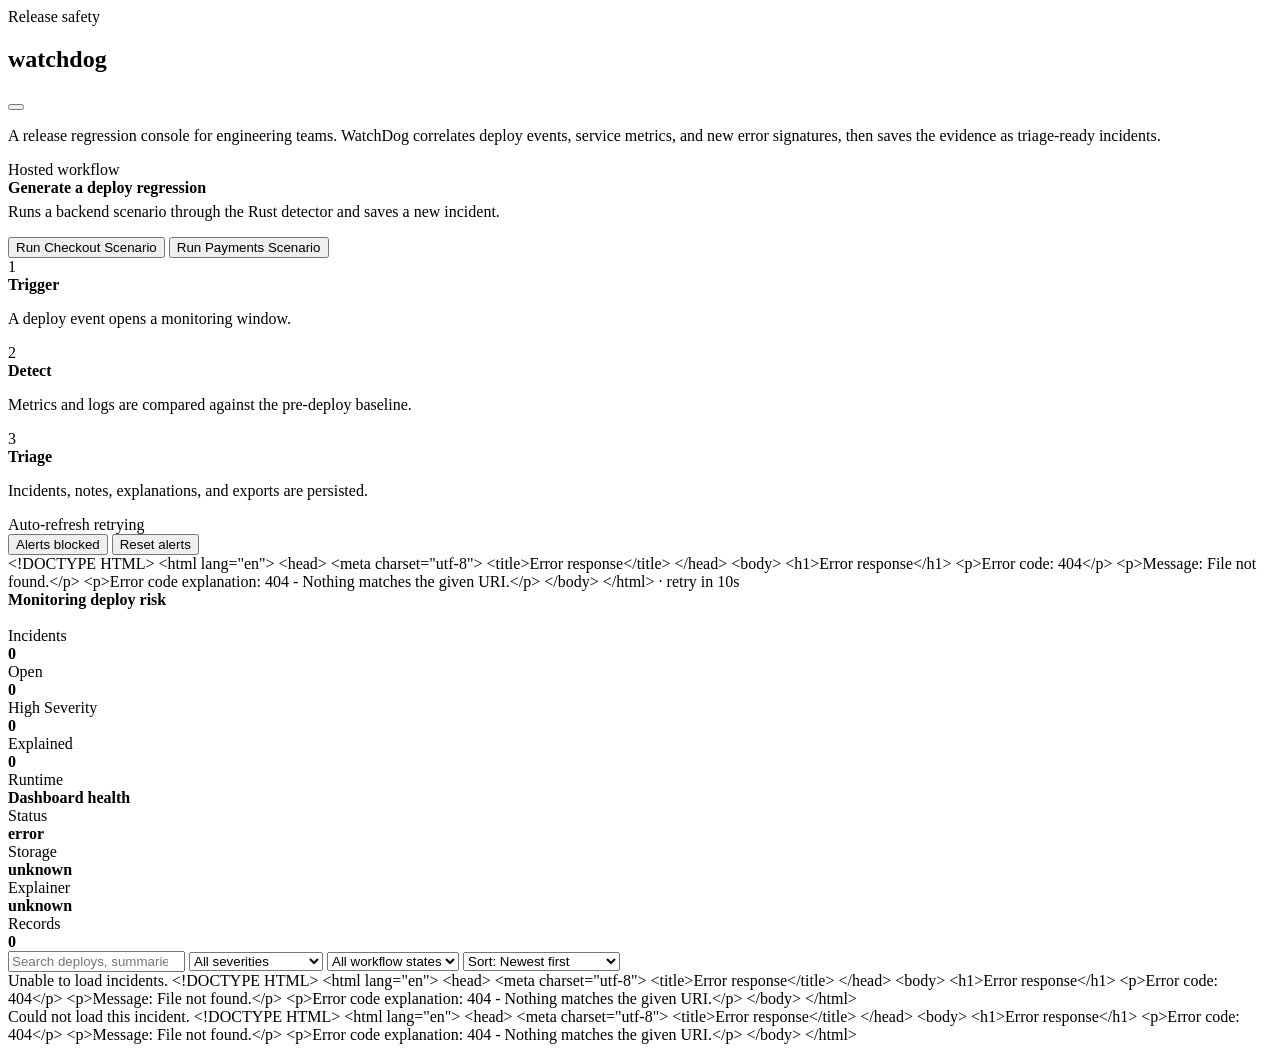
==== commit 574ecc2a: "Split dashboard stylesheet" ====
--- a/src/dashboard.html
+++ b/src/dashboard.html
@@ -4,1249 +4,7 @@
   <meta charset="UTF-8" />
   <meta name="viewport" content="width=device-width, initial-scale=1.0" />
   <title>watchdog dashboard</title>
-  <style>
-    :root {
-      --bg: #f3f5fb;
-      --bg-strong: #ffffff;
-      --surface: rgba(255, 255, 255, 0.94);
-      --surface-strong: rgba(255, 255, 255, 0.99);
-      --surface-tint: rgba(239, 244, 255, 0.84);
-      --ink: #162033;
-      --muted: #526071;
-      --line: rgba(92, 107, 132, 0.3);
-      --line-strong: rgba(45, 58, 82, 0.38);
-      --accent: #2f5bea;
-      --accent-strong: #2446b8;
-      --accent-soft: rgba(47, 91, 234, 0.12);
-      --accent-glow: rgba(47, 91, 234, 0.14);
-      --danger: #c2412f;
-      --danger-soft: rgba(194, 65, 47, 0.13);
-      --warning: #b7791f;
-      --warning-soft: rgba(217, 119, 6, 0.14);
-      --shadow-lg: 0 26px 70px rgba(17, 24, 39, 0.1);
-      --shadow-md: 0 14px 34px rgba(17, 24, 39, 0.08);
-      --shadow-sm: 0 8px 20px rgba(17, 24, 39, 0.06);
-      --focus: #2f5bea;
-      --radius-xl: 14px;
-      --radius-lg: 12px;
-      --radius-md: 10px;
-      --radius-sm: 8px;
-      --theme-icon: "🌙";
-    }
-
-    html[data-theme="dark"] {
-      color-scheme: dark;
-      --bg: #101622;
-      --bg-strong: #151d2b;
-      --surface: rgba(22, 31, 46, 0.82);
-      --surface-strong: rgba(28, 39, 58, 0.96);
-      --surface-tint: rgba(25, 38, 63, 0.82);
-      --ink: #f4f7fb;
-      --muted: #a4afc0;
-      --line: rgba(134, 151, 179, 0.22);
-      --line-strong: rgba(151, 169, 198, 0.34);
-      --accent: #8da2ff;
-      --accent-strong: #c4d0ff;
-      --accent-soft: rgba(141, 162, 255, 0.15);
-      --accent-glow: rgba(141, 162, 255, 0.2);
-      --danger: #ff9a86;
-      --danger-soft: rgba(255, 154, 134, 0.13);
-      --warning: #f2c36b;
-      --warning-soft: rgba(242, 195, 107, 0.12);
-      --shadow-lg: 0 30px 90px rgba(0, 0, 0, 0.42);
-      --shadow-md: 0 16px 44px rgba(0, 0, 0, 0.28);
-      --shadow-sm: 0 10px 26px rgba(0, 0, 0, 0.2);
-      --focus: #aebcff;
-      --theme-icon: "☀";
-    }
-
-    * { box-sizing: border-box; }
-    html { color-scheme: light; }
-
-    body {
-      margin: 0;
-      min-height: 100vh;
-      font-family: Inter, ui-sans-serif, system-ui, -apple-system, BlinkMacSystemFont, "Segoe UI", sans-serif;
-      color: var(--ink);
-      background:
-        linear-gradient(120deg, rgba(47, 91, 234, 0.08), transparent 34%),
-        linear-gradient(145deg, transparent 0%, rgba(183, 121, 31, 0.06) 78%, rgba(183, 121, 31, 0.1) 100%),
-        linear-gradient(180deg, #ffffff 0%, var(--bg) 100%);
-      overflow-x: hidden;
-      transition: background 220ms ease, color 220ms ease;
-    }
-
-    html[data-theme="dark"] body {
-      background:
-        linear-gradient(120deg, rgba(141, 162, 255, 0.12), transparent 34%),
-        linear-gradient(145deg, transparent 0%, rgba(242, 195, 107, 0.07) 78%, rgba(242, 195, 107, 0.12) 100%),
-        linear-gradient(180deg, #0d1320 0%, var(--bg) 100%);
-    }
-
-    body::before {
-      content: "";
-      position: fixed;
-      inset: 0;
-      pointer-events: none;
-      background:
-        linear-gradient(115deg, transparent 0%, rgba(255, 255, 255, 0.34) 45%, transparent 70%),
-        radial-gradient(circle at 30% 20%, rgba(255, 255, 255, 0.55), transparent 28%);
-      opacity: 0.72;
-      transition: opacity 220ms ease;
-    }
-
-    html[data-theme="dark"] body::before {
-      opacity: 0.26;
-      background:
-        linear-gradient(115deg, transparent 0%, rgba(255, 255, 255, 0.06) 45%, transparent 72%),
-        radial-gradient(circle at 30% 20%, rgba(255, 255, 255, 0.08), transparent 28%);
-    }
-
-    button, article, section, input {
-      font: inherit;
-    }
-
-    button:focus-visible,
-    article:focus-visible,
-    .refresh-link:focus-visible,
-    .theme-toggle:focus-visible {
-      outline: 3px solid var(--focus);
-      outline-offset: 3px;
-    }
-
-    .shell {
-      width: min(1360px, calc(100vw - 32px));
-      margin: 24px auto;
-      display: grid;
-      grid-template-columns: 360px minmax(0, 1fr);
-      gap: 20px;
-      position: relative;
-      z-index: 1;
-    }
-
-    .panel {
-      position: relative;
-      overflow: hidden;
-      border: 1px solid var(--line);
-      border-radius: var(--radius-xl);
-      background: var(--surface);
-      backdrop-filter: blur(14px);
-      box-shadow: var(--shadow-lg);
-      transition: background 220ms ease, border-color 220ms ease, box-shadow 220ms ease;
-    }
-
-    .panel::before {
-      content: "";
-      position: absolute;
-      inset: 0;
-      pointer-events: none;
-      background: linear-gradient(180deg, rgba(255, 255, 255, 0.68), transparent 28%);
-    }
-
-    html[data-theme="dark"] .panel::before {
-      background: linear-gradient(180deg, rgba(255, 255, 255, 0.06), transparent 28%);
-    }
-
-    .sidebar,
-    .detail {
-      position: relative;
-      z-index: 1;
-      min-height: calc(100vh - 48px);
-    }
-
-    .sidebar {
-      padding: 24px;
-      display: flex;
-      flex-direction: column;
-      gap: 18px;
-    }
-
-    .detail {
-      padding: 28px;
-    }
-
-    .eyebrow {
-      display: inline-flex;
-      align-items: center;
-      gap: 10px;
-      font-size: 0.75rem;
-      letter-spacing: 0.18em;
-      text-transform: uppercase;
-      color: var(--accent-strong);
-    }
-
-    .eyebrow::before {
-      content: "";
-      width: 30px;
-      height: 1px;
-      background: currentColor;
-    }
-
-    h1, h2, h3, h4, p {
-      margin: 0;
-    }
-
-    h1, h2, h3, h4 {
-      line-height: 1.04;
-      font-weight: 600;
-      letter-spacing: 0;
-    }
-
-    h1 { font-size: clamp(2rem, 2.5vw, 2.65rem); }
-    h2 { font-size: clamp(1.45rem, 2vw, 2.1rem); }
-    h3 { font-size: 1.05rem; }
-    h4 { font-size: 1rem; }
-
-    .muted,
-    .meta,
-    .subhead {
-      color: var(--muted);
-      line-height: 1.6;
-      transition: color 220ms ease;
-    }
-
-    .sidebar-copy {
-      font-size: 1.02rem;
-      color: var(--muted);
-      line-height: 1.7;
-      max-width: 28ch;
-    }
-
-    .product-steps {
-      display: grid;
-      gap: 10px;
-    }
-
-    .product-step {
-      display: grid;
-      grid-template-columns: 34px 1fr;
-      gap: 10px;
-      align-items: start;
-      padding: 12px;
-      border: 1px solid var(--line);
-      border-radius: var(--radius-md);
-      background: var(--surface-strong);
-      box-shadow: var(--shadow-sm);
-    }
-
-    .step-index {
-      width: 26px;
-      height: 26px;
-      border-radius: 999px;
-      display: inline-flex;
-      align-items: center;
-      justify-content: center;
-      background: var(--accent-soft);
-      color: var(--accent-strong);
-      font-weight: 800;
-      font-size: 0.8rem;
-    }
-
-    .product-step strong {
-      display: block;
-      font-size: 0.9rem;
-      margin-bottom: 4px;
-    }
-
-    .scenario-card {
-      display: grid;
-      gap: 12px;
-      padding: 14px;
-      border: 1px solid var(--line-strong);
-      border-radius: var(--radius-lg);
-      background: var(--surface-strong);
-      box-shadow: var(--shadow-sm);
-    }
-
-    .scenario-actions {
-      display: grid;
-      gap: 8px;
-    }
-
-    .sidebar-top {
-      display: grid;
-      gap: 12px;
-    }
-
-    .sync-bar {
-      display: grid;
-      grid-template-columns: 1fr;
-      align-items: stretch;
-      gap: 12px;
-      padding: 12px;
-      border-radius: var(--radius-md);
-      border: 1px solid var(--line);
-      background: rgba(255, 255, 255, 0.94);
-      color: var(--ink);
-      font-size: 0.84rem;
-      box-shadow: var(--shadow-sm);
-    }
-
-    .sync-actions {
-      display: grid;
-      grid-template-columns: repeat(2, minmax(0, 1fr));
-      gap: 8px;
-      align-items: stretch;
-    }
-
-    .sync-actions .button {
-      width: 100%;
-      min-width: 0;
-      white-space: normal;
-    }
-
-    #sync-time {
-      grid-column: 1 / -1;
-      color: var(--muted);
-      line-height: 1.35;
-    }
-
-    html[data-theme="dark"] .sync-bar {
-      background: rgba(255, 255, 255, 0.05);
-    }
-
-    .sync-state {
-      display: inline-flex;
-      align-items: center;
-      gap: 8px;
-      color: var(--ink);
-      font-weight: 700;
-    }
-
-    .sync-state::before {
-      content: "";
-      width: 8px;
-      height: 8px;
-      border-radius: 999px;
-      background: var(--accent);
-      box-shadow: 0 0 0 0 rgba(47, 91, 234, 0.24);
-      animation: pulse 2.2s infinite;
-    }
-
-    .sync-state.paused::before {
-      background: var(--warning);
-      animation: none;
-      box-shadow: none;
-    }
-
-    .sidebar-head {
-      display: flex;
-      justify-content: space-between;
-      gap: 14px;
-      align-items: start;
-    }
-
-    .theme-toggle {
-      appearance: none;
-      border: 1px solid var(--line);
-      background: rgba(255, 255, 255, 0.88);
-      color: var(--ink);
-      width: 46px;
-      height: 46px;
-      border-radius: 999px;
-      display: inline-flex;
-      align-items: center;
-      justify-content: center;
-      cursor: pointer;
-      box-shadow: var(--shadow-sm);
-      transition: transform 160ms ease, border-color 220ms ease, background 220ms ease, color 220ms ease;
-    }
-
-    .theme-toggle:hover {
-      transform: translateY(-1px) rotate(6deg);
-      border-color: var(--accent);
-    }
-
-    .theme-toggle::before {
-      content: var(--theme-icon);
-      font-size: 1.1rem;
-      line-height: 1;
-    }
-
-    html[data-theme="dark"] .theme-toggle {
-      background: rgba(255, 255, 255, 0.08);
-    }
-
-    .status-banner {
-      display: flex;
-      align-items: center;
-      justify-content: space-between;
-      gap: 14px;
-      padding: 14px 16px;
-      border-radius: var(--radius-md);
-      background: linear-gradient(135deg, #172033, #2f5bea);
-      color: white;
-      box-shadow: var(--shadow-md);
-      overflow: hidden;
-      isolation: isolate;
-    }
-
-    .status-banner::after {
-      content: "";
-      position: absolute;
-      inset: 0;
-      background: linear-gradient(120deg, transparent 10%, rgba(255, 255, 255, 0.14) 46%, transparent 70%);
-      transform: translateX(-100%);
-      animation: sweep 5.4s ease-in-out infinite;
-      z-index: -1;
-    }
-
-    html[data-theme="dark"] .status-banner {
-      background: linear-gradient(135deg, rgba(16, 23, 36, 0.96), rgba(47, 91, 234, 0.82));
-    }
-
-    .status-banner strong {
-      display: block;
-      font-size: 1rem;
-      margin-bottom: 4px;
-    }
-
-    .pulse-dot {
-      width: 12px;
-      height: 12px;
-      border-radius: 999px;
-      background: #f2c36b;
-      box-shadow: 0 0 0 0 rgba(242, 195, 107, 0.45);
-      animation: pulse 2s infinite;
-      flex: none;
-    }
-
-    .sidebar-stats,
-    .overview-grid,
-    .detail-grid,
-    .compare-grid,
-    .signal-grid {
-      display: grid;
-      gap: 14px;
-    }
-
-    .sidebar-stats {
-      grid-template-columns: repeat(2, minmax(0, 1fr));
-    }
-
-    .system-health {
-      display: grid;
-      gap: 12px;
-      padding: 14px;
-      border: 1px solid var(--line);
-      border-radius: var(--radius-lg);
-      background: var(--surface-strong);
-      box-shadow: var(--shadow-sm);
-    }
-
-    .health-grid {
-      display: grid;
-      grid-template-columns: repeat(2, minmax(0, 1fr));
-      gap: 10px;
-    }
-
-    .health-chip {
-      min-width: 0;
-      padding: 10px;
-      border: 1px solid var(--line);
-      border-radius: var(--radius-sm);
-      background: rgba(255, 255, 255, 0.82);
-    }
-
-    html[data-theme="dark"] .health-chip {
-      background: rgba(255, 255, 255, 0.05);
-    }
-
-    .health-chip strong {
-      display: block;
-      margin-top: 5px;
-      overflow-wrap: anywhere;
-      font-size: 0.9rem;
-    }
-
-    .list-controls {
-      display: grid;
-      gap: 10px;
-    }
-
-    .control-input {
-      width: 100%;
-      border: 1px solid var(--line);
-      border-radius: var(--radius-md);
-      padding: 12px 14px;
-      background: rgba(255, 255, 255, 0.94);
-      color: var(--ink);
-      box-shadow: var(--shadow-sm);
-      transition: border-color 160ms ease, background 220ms ease, color 220ms ease;
-    }
-
-    .control-input::placeholder {
-      color: var(--muted);
-    }
-
-    .control-input:focus-visible {
-      outline: 3px solid var(--focus);
-      outline-offset: 2px;
-      border-color: var(--accent);
-    }
-
-    html[data-theme="dark"] .control-input {
-      background: rgba(255, 255, 255, 0.06);
-    }
-
-    .overview-grid {
-      grid-template-columns: repeat(4, minmax(0, 1fr));
-      margin: 22px 0 26px;
-    }
-
-    .signal-grid {
-      grid-template-columns: repeat(3, minmax(0, 1fr));
-      margin-bottom: 24px;
-    }
-
-    .detail-grid {
-      grid-template-columns: minmax(0, 1.12fr) minmax(320px, 0.88fr);
-      align-items: start;
-      margin-top: 24px;
-    }
-
-    .compare-grid {
-      grid-template-columns: repeat(2, minmax(0, 1fr));
-    }
-
-    .mini-card,
-    .stat-card,
-    .section-card,
-    .signal-card,
-    .incident-card,
-    .compare-card,
-    .timeline-item,
-    .empty,
-    .skeleton {
-      border: 1px solid var(--line-strong);
-      border-radius: var(--radius-lg);
-      background: var(--surface-strong);
-      box-shadow: var(--shadow-sm);
-      transition: background 220ms ease, border-color 220ms ease, box-shadow 220ms ease, transform 220ms ease, opacity 240ms ease;
-    }
-
-    .mini-card,
-    .stat-card,
-    .signal-card,
-    .compare-card {
-      padding: 16px;
-    }
-
-    .mini-card,
-    .stat-card {
-      border-left: 4px solid var(--accent);
-    }
-
-    .mini-card strong,
-    .stat-card strong,
-    .signal-card strong {
-      display: block;
-      margin-top: 10px;
-      font-size: clamp(1.15rem, 1.45vw, 1.55rem);
-      letter-spacing: 0;
-      overflow-wrap: anywhere;
-    }
-
-    .label {
-      color: var(--muted);
-      text-transform: uppercase;
-      letter-spacing: 0.1em;
-      font-size: 0.77rem;
-    }
-
-    .signal-card {
-      background: linear-gradient(180deg, #ffffff, #f4f9fb);
-      position: relative;
-      overflow: hidden;
-    }
-
-    .signal-card::after {
-      content: "";
-      position: absolute;
-      left: 0;
-      right: 0;
-      bottom: 0;
-      height: 4px;
-      background: linear-gradient(90deg, var(--accent), rgba(47, 91, 234, 0.22));
-    }
-
-    .signal-card.warning::after {
-      background: linear-gradient(90deg, #d97706, rgba(217, 119, 6, 0.2));
-    }
-
-    .signal-card.danger::after {
-      background: linear-gradient(90deg, #c2412f, rgba(194, 65, 47, 0.2));
-    }
-
-    html[data-theme="dark"] .signal-card {
-      background: linear-gradient(180deg, rgba(24, 37, 48, 0.98), rgba(20, 31, 40, 0.96));
-    }
-
-    .incident-list {
-      display: grid;
-      gap: 12px;
-      overflow: auto;
-      padding-right: 4px;
-    }
-
-    .incident-card {
-      padding: 16px;
-      cursor: pointer;
-      text-align: left;
-      transition: transform 180ms ease, border-color 180ms ease, background 180ms ease, box-shadow 180ms ease;
-      background: linear-gradient(180deg, #ffffff, #f6fafc);
-      border-left: 4px solid transparent;
-    }
-
-    html[data-theme="dark"] .incident-card {
-      background: linear-gradient(180deg, rgba(25, 38, 49, 0.92), rgba(21, 32, 40, 0.88));
-    }
-
-    .incident-card:hover,
-    .incident-card.active {
-      transform: translateY(-2px);
-      border-color: rgba(47, 91, 234, 0.38);
-      background: linear-gradient(180deg, #eaf8f6, #ffffff);
-      box-shadow: 0 18px 32px rgba(47, 91, 234, 0.12);
-      border-left-color: var(--accent);
-    }
-
-    html[data-theme="dark"] .incident-card:hover,
-    html[data-theme="dark"] .incident-card.active {
-      background: linear-gradient(180deg, rgba(20, 58, 58, 0.9), rgba(18, 43, 46, 0.92));
-    }
-
-    .incident-card-head {
-      display: flex;
-      justify-content: space-between;
-      gap: 14px;
-      align-items: flex-start;
-    }
-
-    .incident-card p:last-child {
-      margin-top: 10px;
-    }
-
-    .incident-metrics {
-      display: grid;
-      grid-template-columns: repeat(3, minmax(0, 1fr));
-      gap: 8px;
-      margin-top: 12px;
-    }
-
-    .incident-metric {
-      min-width: 0;
-      padding: 8px;
-      border-radius: var(--radius-sm);
-      background: rgba(47, 91, 234, 0.08);
-      color: var(--ink);
-      font-size: 0.78rem;
-      line-height: 1.35;
-    }
-
-    .incident-metric strong {
-      display: block;
-      margin-bottom: 2px;
-      overflow-wrap: anywhere;
-    }
-
-    .badge-row {
-      display: flex;
-      flex-wrap: wrap;
-      gap: 8px;
-      align-items: center;
-    }
-
-    .badge {
-      display: inline-flex;
-      align-items: center;
-      justify-content: center;
-      padding: 6px 11px;
-      border-radius: 999px;
-      font-size: 0.72rem;
-      text-transform: uppercase;
-      letter-spacing: 0.08em;
-      font-weight: 700;
-      border: 1px solid transparent;
-    }
-
-    .badge.high { background: var(--danger-soft); color: var(--danger); }
-    .badge.medium { background: var(--accent-soft); color: var(--accent-strong); }
-    .badge.environment { background: rgba(17, 24, 39, 0.07); color: var(--ink); border-color: rgba(17, 24, 39, 0.08); }
-    .badge.subtle { background: rgba(47, 91, 234, 0.09); color: var(--accent-strong); }
-    .badge.open { background: rgba(217, 119, 6, 0.15); color: #9a5d11; }
-    .badge.resolved { background: rgba(44, 126, 92, 0.14); color: #2c7e5c; }
-
-    html[data-theme="dark"] .badge.environment {
-      background: rgba(255, 255, 255, 0.06);
-      border-color: rgba(255, 255, 255, 0.06);
-    }
-
-    .hero {
-      display: grid;
-      grid-template-columns: minmax(420px, 1fr) minmax(320px, 520px);
-      gap: 24px;
-      align-items: start;
-      padding-bottom: 22px;
-      border-bottom: 1px solid var(--line);
-    }
-
-    .hero-copy {
-      display: grid;
-      gap: 12px;
-      max-width: 800px;
-    }
-
-    .hero-actions {
-      display: grid;
-      grid-template-columns: repeat(2, minmax(0, 1fr));
-      gap: 10px;
-      justify-self: end;
-      width: min(100%, 520px);
-    }
-
-    .hero-actions .button,
-    .hero-actions .refresh-link {
-      width: 100%;
-      min-width: 0;
-      justify-content: center;
-      text-align: center;
-      white-space: normal;
-      line-height: 1.2;
-    }
-
-    .button,
-    .refresh-link {
-      appearance: none;
-      border: 1px solid transparent;
-      border-radius: var(--radius-sm);
-      padding: 12px 16px;
-      cursor: pointer;
-      font-weight: 600;
-      text-decoration: none;
-      transition: transform 150ms ease, border-color 150ms ease, background 150ms ease, box-shadow 150ms ease, color 220ms ease;
-    }
-
-    .button:hover,
-    .refresh-link:hover {
-      transform: translateY(-1px);
-    }
-
-    .button-primary {
-      color: white;
-      min-width: 170px;
-      background: linear-gradient(135deg, #111827, #26364b);
-      box-shadow: 0 14px 24px rgba(17, 24, 39, 0.16);
-    }
-
-    html[data-theme="dark"] .button-primary {
-      background: linear-gradient(135deg, #edf1ff, #aebcff);
-      color: #0f1a22;
-    }
-
-    .button-primary:disabled {
-      opacity: 0.7;
-      cursor: wait;
-      transform: none;
-    }
-
-    .button-secondary {
-      background: rgba(255, 255, 255, 0.9);
-      color: var(--ink);
-      border-color: var(--line-strong);
-    }
-
-    html[data-theme="dark"] .button-secondary,
-    html[data-theme="dark"] .refresh-link {
-      background: rgba(255, 255, 255, 0.06);
-    }
-
-    .refresh-link {
-      display: inline-flex;
-      align-items: center;
-      justify-content: center;
-      background: rgba(255, 255, 255, 0.9);
-      color: var(--ink);
-      border-color: var(--line-strong);
-    }
-
-    .button-small {
-      padding: 8px 10px;
-      border-radius: 12px;
-      font-size: 0.78rem;
-      letter-spacing: 0.02em;
-      line-height: 1.2;
-    }
-
-    .section-card {
-      padding: 18px;
-      background: linear-gradient(180deg, #ffffff, #f7fbff);
-    }
-
-    html[data-theme="dark"] .section-card,
-    html[data-theme="dark"] .compare-card,
-    html[data-theme="dark"] .timeline-item,
-    html[data-theme="dark"] .callout,
-    html[data-theme="dark"] pre,
-    html[data-theme="dark"] .empty,
-    html[data-theme="dark"] .mini-card,
-    html[data-theme="dark"] .stat-card {
-      background: linear-gradient(180deg, rgba(24, 37, 48, 0.98), rgba(20, 31, 40, 0.94));
-    }
-
-    .section-card + .section-card {
-      margin-top: 16px;
-    }
-
-    .section-heading {
-      display: flex;
-      justify-content: space-between;
-      gap: 12px;
-      align-items: baseline;
-      margin-bottom: 14px;
-    }
-
-    .section-heading h3 {
-      color: var(--muted);
-      text-transform: uppercase;
-      letter-spacing: 0.12em;
-      font-size: 0.82rem;
-    }
-
-    .compare-card {
-      background: linear-gradient(180deg, #ffffff, #f7fbff);
-    }
-
-    .compare-card h4 {
-      margin-bottom: 14px;
-    }
-
-    .compare-chart {
-      width: 100%;
-      height: 82px;
-      display: block;
-      margin: 0 0 14px;
-      overflow: visible;
-    }
-
-    .compare-chart-grid {
-      stroke: rgba(123, 145, 169, 0.2);
-      stroke-width: 1;
-      stroke-dasharray: 3 5;
-    }
-
-    .compare-chart-area {
-      fill: rgba(47, 91, 234, 0.12);
-    }
-
-    .compare-chart-line {
-      fill: none;
-      stroke: var(--accent);
-      stroke-width: 3;
-      stroke-linecap: round;
-      stroke-linejoin: round;
-    }
-
-    .compare-card.warning .compare-chart-area {
-      fill: rgba(234, 88, 12, 0.12);
-    }
-
-    .compare-card.warning .compare-chart-line {
-      stroke: #d97706;
-    }
-
-    .compare-chart-dot {
-      fill: var(--surface-strong);
-      stroke: var(--accent);
-      stroke-width: 2.5;
-    }
-
-    .compare-card.warning .compare-chart-dot {
-      stroke: #d97706;
-    }
-
-    .compare-chart-label {
-      fill: var(--muted);
-      font-size: 11px;
-      letter-spacing: 0.06em;
-      text-transform: uppercase;
-    }
-
-    .compare-row {
-      display: flex;
-      justify-content: space-between;
-      gap: 16px;
-      align-items: baseline;
-      padding: 10px 0;
-      border-top: 1px solid rgba(123, 145, 169, 0.22);
-    }
-
-    .compare-row:first-of-type {
-      border-top: none;
-      padding-top: 0;
-    }
-
-    .compare-row strong {
-      font-size: 1.15rem;
-    }
-
-    .operator-grid {
-      display: grid;
-      gap: 12px;
-    }
-
-    .operator-item {
-      display: grid;
-      grid-template-columns: 32px 1fr;
-      gap: 12px;
-      align-items: start;
-      padding: 12px;
-      border-radius: var(--radius-md);
-      border: 1px solid var(--line);
-      background: rgba(255, 255, 255, 0.72);
-    }
-
-    html[data-theme="dark"] .operator-item {
-      background: rgba(255, 255, 255, 0.05);
-    }
-
-    .operator-index {
-      width: 28px;
-      height: 28px;
-      border-radius: 999px;
-      display: inline-flex;
-      align-items: center;
-      justify-content: center;
-      background: var(--accent-soft);
-      color: var(--accent-strong);
-      font-weight: 800;
-      font-size: 0.78rem;
-    }
-
-    .evidence-table {
-      display: grid;
-      border: 1px solid var(--line);
-      border-radius: var(--radius-md);
-      overflow: hidden;
-    }
-
-    .evidence-row {
-      display: grid;
-      grid-template-columns: minmax(150px, 0.44fr) minmax(0, 0.56fr);
-      gap: 14px;
-      padding: 12px 14px;
-      border-top: 1px solid var(--line);
-      background: rgba(255, 255, 255, 0.72);
-    }
-
-    .evidence-row:first-child {
-      border-top: none;
-    }
-
-    html[data-theme="dark"] .evidence-row {
-      background: rgba(255, 255, 255, 0.05);
-    }
-
-    .callout,
-    pre {
-      margin: 0;
-      border-radius: var(--radius-md);
-      border: 1px solid rgba(123, 145, 169, 0.22);
-      background: rgba(255, 255, 255, 0.96);
-      padding: 16px;
-      line-height: 1.65;
-      white-space: pre-wrap;
-      word-break: break-word;
-      overflow-wrap: anywhere;
-      font-size: 0.98rem;
-    }
-
-    .signature-chip {
-      display: flex;
-      flex-wrap: wrap;
-      gap: 10px;
-      align-items: center;
-      padding: 12px 14px;
-      border-radius: var(--radius-md);
-      background: var(--warning-soft);
-      color: var(--warning);
-      border: 1px solid rgba(234, 88, 12, 0.16);
-      line-height: 1.55;
-    }
-
-    .notes-box {
-      width: 100%;
-      min-height: 120px;
-      border: 1px solid var(--line);
-      border-radius: var(--radius-sm);
-      padding: 14px;
-      background: rgba(255, 255, 255, 0.95);
-      color: var(--ink);
-      resize: vertical;
-      box-shadow: var(--shadow-sm);
-    }
-
-    html[data-theme="dark"] .notes-box {
-      background: rgba(255, 255, 255, 0.05);
-    }
-
-    .notes-actions {
-      display: flex;
-      justify-content: space-between;
-      gap: 12px;
-      align-items: center;
-      margin-top: 12px;
-    }
-
-    .timeline {
-      display: grid;
-      gap: 14px;
-    }
-
-    .timeline-item {
-      display: grid;
-      grid-template-columns: 160px 1fr;
-      gap: 16px;
-      align-items: start;
-      padding: 16px;
-      position: relative;
-      background: linear-gradient(180deg, #ffffff, #f7fbff);
-    }
-
-    .timeline-item::before {
-      content: "";
-      position: absolute;
-      left: 14px;
-      top: 16px;
-      bottom: 16px;
-      width: 4px;
-      border-radius: 999px;
-      background: linear-gradient(180deg, var(--accent), rgba(47, 91, 234, 0.08));
-    }
-
-    .timeline-time {
-      color: var(--muted);
-      font-size: 0.9rem;
-      padding-left: 18px;
-    }
-
-    .timeline-content {
-      padding-left: 10px;
-    }
-
-    .timeline-content strong {
-      display: block;
-      margin-bottom: 6px;
-      font-size: 1rem;
-    }
-
-    .empty {
-      padding: 26px;
-      color: var(--muted);
-      border-style: dashed;
-      background: rgba(255, 255, 255, 0.86);
-    }
-
-    .loading-state {
-      display: grid;
-      gap: 18px;
-    }
-
-    .skeleton {
-      position: relative;
-      overflow: hidden;
-      background: rgba(255, 255, 255, 0.88);
-      min-height: 96px;
-    }
-
-    .skeleton::after {
-      content: "";
-      position: absolute;
-      inset: 0;
-      transform: translateX(-100%);
-      background: linear-gradient(90deg, transparent, rgba(255, 255, 255, 0.75), transparent);
-      animation: shimmer 1.5s infinite;
-    }
-
-    html[data-theme="dark"] .skeleton {
-      background: rgba(255, 255, 255, 0.04);
-    }
-
-    html[data-theme="dark"] .skeleton::after {
-      background: linear-gradient(90deg, transparent, rgba(255, 255, 255, 0.08), transparent);
-    }
-
-    .skeleton.hero { min-height: 180px; }
-    .skeleton.row { min-height: 82px; }
-    .skeleton.panel-block { min-height: 210px; }
-
-    .reveal {
-      opacity: 1;
-      transform: translateY(10px) scale(0.995);
-      transition: opacity 560ms ease, transform 560ms cubic-bezier(.2,.7,.2,1);
-      will-change: transform, opacity;
-    }
-
-    .reveal.in-view {
-      opacity: 1;
-      transform: translateY(0) scale(1);
-    }
-
-    .reveal-delay-1 { transition-delay: 80ms; }
-    .reveal-delay-2 { transition-delay: 140ms; }
-    .reveal-delay-3 { transition-delay: 200ms; }
-
-    .toast-stack {
-      position: fixed;
-      right: 20px;
-      bottom: 20px;
-      z-index: 20;
-      display: grid;
-      gap: 12px;
-      width: min(360px, calc(100vw - 28px));
-      pointer-events: none;
-    }
-
-    .toast {
-      pointer-events: auto;
-      border-radius: var(--radius-md);
-      border: 1px solid var(--line);
-      background: linear-gradient(180deg, rgba(19, 31, 39, 0.96), rgba(13, 22, 29, 0.92));
-      color: #f8fbfc;
-      box-shadow: var(--shadow-lg);
-      padding: 16px 18px;
-      display: grid;
-      gap: 8px;
-      transform: translateY(12px);
-      opacity: 0;
-      transition: transform 220ms ease, opacity 220ms ease;
-    }
-
-    .toast.visible {
-      transform: translateY(0);
-      opacity: 1;
-    }
-
-    .toast.warning {
-      background: linear-gradient(180deg, rgba(90, 43, 12, 0.96), rgba(64, 27, 8, 0.92));
-    }
-
-    .toast strong {
-      font-size: 0.98rem;
-      letter-spacing: 0;
-    }
-
-    .toast p {
-      color: rgba(248, 251, 252, 0.82);
-      line-height: 1.55;
-    }
-
-    .toast-meta {
-      display: inline-flex;
-      gap: 8px;
-      flex-wrap: wrap;
-      color: rgba(248, 251, 252, 0.72);
-      font-size: 0.8rem;
-      text-transform: uppercase;
-      letter-spacing: 0.08em;
-    }
-
-    .toast-dismiss {
-      appearance: none;
-      border: none;
-      background: transparent;
-      color: rgba(248, 251, 252, 0.8);
-      cursor: pointer;
-      padding: 0;
-      font-size: 0.88rem;
-      justify-self: flex-start;
-    }
-
-    .sr-only {
-      position: absolute;
-      width: 1px;
-      height: 1px;
-      padding: 0;
-      margin: -1px;
-      overflow: hidden;
-      clip: rect(0, 0, 0, 0);
-      white-space: nowrap;
-      border: 0;
-    }
-
-    @keyframes shimmer {
-      100% { transform: translateX(100%); }
-    }
-
-    @keyframes pulse {
-      0% { box-shadow: 0 0 0 0 rgba(242, 195, 107, 0.45); }
-      70% { box-shadow: 0 0 0 12px rgba(242, 195, 107, 0); }
-      100% { box-shadow: 0 0 0 0 rgba(242, 195, 107, 0); }
-    }
-
-    @keyframes sweep {
-      0%, 100% { transform: translateX(-100%); }
-      50% { transform: translateX(100%); }
-    }
-
-    @media (prefers-reduced-motion: reduce) {
-      *, *::before, *::after {
-        animation: none !important;
-        transition: none !important;
-        scroll-behavior: auto !important;
-      }
-
-      .reveal {
-        opacity: 1 !important;
-        transform: none !important;
-      }
-    }
-
-    @media (max-width: 1120px) {
-      .shell { grid-template-columns: 1fr; }
-      .sidebar, .detail { min-height: auto; }
-      .overview-grid { grid-template-columns: repeat(2, minmax(0, 1fr)); }
-      .signal-grid { grid-template-columns: 1fr; }
-      .detail-grid { grid-template-columns: 1fr; }
-    }
-
-    @media (max-width: 760px) {
-      .shell {
-        width: min(100vw - 18px, 100%);
-        margin: 10px auto 18px;
-      }
-
-      .panel { border-radius: 22px; }
-      .sidebar, .detail { padding: 18px; }
-      .hero {
-        grid-template-columns: 1fr;
-        gap: 14px;
-        padding-bottom: 16px;
-      }
-      .hero-actions {
-        display: grid;
-        grid-template-columns: repeat(2, minmax(0, 1fr));
-        gap: 8px;
-        justify-content: stretch;
-      }
-      .hero-actions .button,
-      .hero-actions .refresh-link {
-        width: 100%;
-        min-width: 0;
-        padding: 10px 9px;
-        border-radius: 13px;
-        line-height: 1.2;
-        text-align: center;
-      }
-      .hero-actions .button-primary {
-        grid-column: 1 / -1;
-      }
-      .overview-grid, .sidebar-stats, .compare-grid { grid-template-columns: 1fr; }
-      .timeline-item { grid-template-columns: 1fr; }
-      .timeline-time, .timeline-content { padding-left: 18px; }
-      .sidebar-head { align-items: center; }
-    }
-  </style>
+  <link rel="stylesheet" href="/assets/dashboard.css" />
 </head>
 <body>
   <div id="toast-stack" class="toast-stack" aria-live="polite" aria-atomic="true"></div>
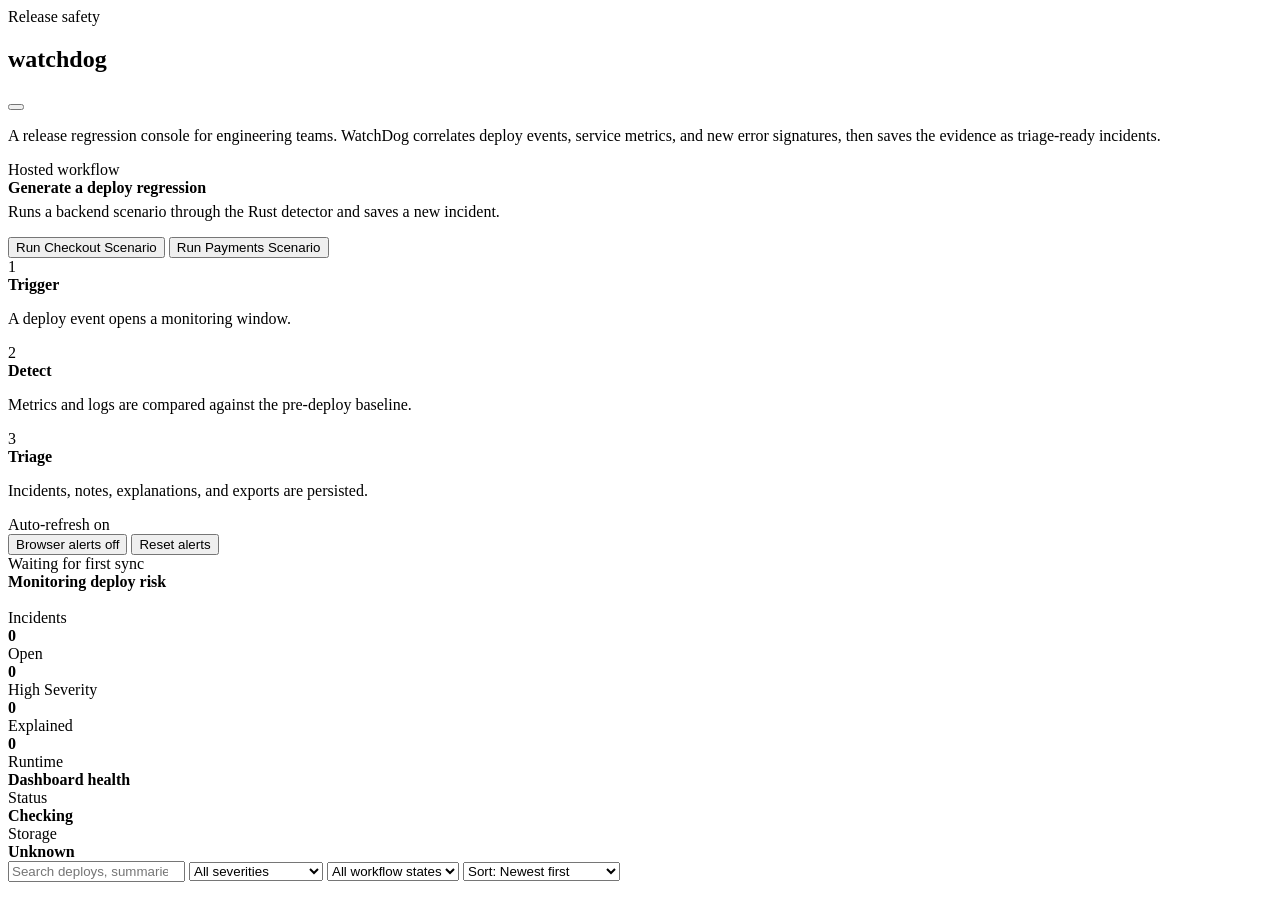
==== commit ee9fc2f1: "Split dashboard script" ====
--- a/src/dashboard.html
+++ b/src/dashboard.html
@@ -122,1375 +122,6 @@
     <main class="panel detail" id="detail-panel" aria-live="polite"></main>
   </div>
 
-  <script>
-    let incidents = [];
-    let health = null;
-    let activeIncidentId = null;
-    let searchQuery = '';
-    let severityFilter = 'all';
-    let workflowFilter = 'all';
-    let sortMode = 'newest';
-    let lastSyncedAt = null;
-    let refreshTimer = null;
-    let isExplainingIncident = false;
-    let detailRequestVersion = 0;
-    let knownIncidentIds = new Set();
-    let loadIncidentsInFlight = null;
-    let refreshDelayMs = 5000;
-    let toastSequence = 0;
-    const THEME_KEY = 'watchdog-theme';
-    const NOTIFICATION_PREF_KEY = 'watchdog-browser-alerts';
-    const NOTIFIED_INCIDENTS_KEY = 'watchdog-notified-incidents';
-    const NOTES_DRAFT_PREFIX = 'watchdog-notes-draft:';
-    const BASE_REFRESH_INTERVAL_MS = 5000;
-    const MAX_REFRESH_INTERVAL_MS = 30000;
-    const MAX_STORED_NOTIFICATIONS = 80;
-    const prefersReducedMotion = window.matchMedia('(prefers-reduced-motion: reduce)').matches;
-
-    function readStorage(key) {
-      try {
-        return window.localStorage.getItem(key);
-      } catch (_error) {
-        return null;
-      }
-    }
-
-    function writeStorage(key, value) {
-      try {
-        window.localStorage.setItem(key, value);
-        return true;
-      } catch (_error) {
-        return false;
-      }
-    }
-
-    function removeStorage(key) {
-      try {
-        window.localStorage.removeItem(key);
-        return true;
-      } catch (_error) {
-        return false;
-      }
-    }
-
-    document.addEventListener('DOMContentLoaded', () => {
-      applySavedTheme();
-      bindThemeToggle();
-      bindNotificationToggle();
-      bindNotificationReset();
-      bindDemoScenarios();
-      applyUrlState();
-      bindFilters();
-      bindKeyboardShortcuts();
-      bindUrlNavigation();
-      bindVisibilityRefresh();
-      renderEmptyDetail();
-      setupRevealObserver();
-      loadHealth();
-      loadIncidents();
-      startAutoRefresh();
-    });
-
-    async function loadHealth() {
-      try {
-        const response = await fetch('/healthz');
-        if (!response.ok) {
-          throw new Error(await response.text());
-        }
-        health = await response.json();
-      } catch (error) {
-        health = { status: 'error', storage_backend: 'unknown', explainer: 'unknown', incident_count: 0, state_dir: error.message || String(error) };
-      }
-      renderSystemHealth();
-    }
-
-    async function loadIncidents(options = {}) {
-      if (loadIncidentsInFlight) {
-        return loadIncidentsInFlight;
-      }
-
-      const { silent = false } = options;
-      if (!silent) {
-        renderIncidentListLoading();
-      }
-
-      loadIncidentsInFlight = (async () => {
-        try {
-          const previousIncidentIds = new Set(knownIncidentIds);
-          const response = await fetch('/api/incidents');
-          if (!response.ok) {
-            throw new Error(await response.text());
-          }
-          incidents = await response.json();
-          knownIncidentIds = new Set(incidents.map((incident) => incident.id));
-          lastSyncedAt = new Date();
-          refreshDelayMs = BASE_REFRESH_INTERVAL_MS;
-          await loadHealth();
-          renderSidebarStats();
-          renderSystemHealth();
-          renderIncidentList();
-          renderSyncStatus();
-
-          if (previousIncidentIds.size > 0) {
-            notifyOnNewIncidents(previousIncidentIds, incidents);
-          }
-
-          if (incidents.length) {
-            const nextId = activeIncidentId && incidents.some((incident) => incident.id === activeIncidentId)
-              ? activeIncidentId
-              : incidents[0].id;
-            if (!isExplainingIncident) {
-              await selectIncident(nextId, false, silent);
-            }
-          } else if (!silent) {
-            renderEmptyDetail();
-          }
-        } catch (error) {
-          refreshDelayMs = Math.min(Math.max(refreshDelayMs * 2, BASE_REFRESH_INTERVAL_MS), MAX_REFRESH_INTERVAL_MS);
-          renderSyncStatus(error.message || String(error));
-          if (!silent) {
-            renderSidebarStats();
-            renderSystemHealth();
-            renderIncidentListError(error);
-            renderErrorDetail(error);
-          }
-        } finally {
-          loadIncidentsInFlight = null;
-        }
-      })();
-
-      return loadIncidentsInFlight;
-    }
-
-    function applySavedTheme() {
-      const savedTheme = readStorage(THEME_KEY);
-      const theme = savedTheme || 'light';
-      document.documentElement.setAttribute('data-theme', theme);
-    }
-
-    function bindThemeToggle() {
-      const toggle = document.getElementById('theme-toggle');
-      updateThemeToggleLabel(toggle);
-      toggle.addEventListener('click', () => {
-        const current = document.documentElement.getAttribute('data-theme') || 'light';
-        const next = current === 'dark' ? 'light' : 'dark';
-        document.documentElement.setAttribute('data-theme', next);
-        writeStorage(THEME_KEY, next);
-        updateThemeToggleLabel(toggle);
-      });
-    }
-
-    function updateThemeToggleLabel(toggle) {
-      const isDark = document.documentElement.getAttribute('data-theme') === 'dark';
-      const label = isDark ? 'Switch to light mode' : 'Switch to dark mode';
-      toggle.setAttribute('aria-label', label);
-      toggle.setAttribute('title', label);
-    }
-
-    function applyUrlState() {
-      const url = new URL(window.location.href);
-      searchQuery = (url.searchParams.get('q') || '').trim().toLowerCase();
-      severityFilter = url.searchParams.get('severity') || 'all';
-      workflowFilter = url.searchParams.get('workflow') || 'all';
-      sortMode = url.searchParams.get('sort') || 'newest';
-      const hash = window.location.hash.replace(/^#/, '');
-      activeIncidentId = hash.startsWith('incident=') ? decodeURIComponent(hash.slice('incident='.length)) : null;
-      syncFilterControls();
-    }
-
-    function syncFilterControls() {
-      const search = document.getElementById('incident-search');
-      const severity = document.getElementById('severity-filter');
-      const workflow = document.getElementById('workflow-filter');
-      const sort = document.getElementById('sort-mode');
-      if (search) search.value = searchQuery;
-      if (severity) severity.value = severityFilter;
-      if (workflow) workflow.value = workflowFilter;
-      if (sort) sort.value = sortMode;
-    }
-
-    function updateUrlState() {
-      const url = new URL(window.location.href);
-      setOrClearSearchParam(url, 'q', searchQuery);
-      setOrClearSearchParam(url, 'severity', severityFilter === 'all' ? '' : severityFilter);
-      setOrClearSearchParam(url, 'workflow', workflowFilter === 'all' ? '' : workflowFilter);
-      setOrClearSearchParam(url, 'sort', sortMode === 'newest' ? '' : sortMode);
-      url.hash = activeIncidentId ? `incident=${encodeURIComponent(activeIncidentId)}` : '';
-      window.history.replaceState({}, '', url);
-    }
-
-    function setOrClearSearchParam(url, key, value) {
-      if (value) {
-        url.searchParams.set(key, value);
-      } else {
-        url.searchParams.delete(key);
-      }
-    }
-
-    function bindUrlNavigation() {
-      window.addEventListener('popstate', () => {
-        syncDashboardToUrlState();
-      });
-      window.addEventListener('hashchange', () => {
-        syncDashboardToUrlState();
-      });
-    }
-
-    async function syncDashboardToUrlState() {
-      applyUrlState();
-      renderIncidentList();
-
-      if (!incidents.length) {
-        renderEmptyDetail();
-        return;
-      }
-
-      const selectedIncidentId = activeIncidentId && incidents.some((incident) => incident.id === activeIncidentId)
-        ? activeIncidentId
-        : visibleIncidents()[0]?.id || null;
-
-      if (!selectedIncidentId) {
-        renderFilteredEmptyDetail();
-        return;
-      }
-
-      if (selectedIncidentId !== activeIncidentId) {
-        activeIncidentId = selectedIncidentId;
-        renderIncidentList();
-      }
-
-      await selectIncident(selectedIncidentId, false, true);
-    }
-
-    function bindNotificationToggle() {
-      const toggle = document.getElementById('notify-toggle');
-      updateNotificationToggle(toggle);
-      toggle.addEventListener('click', async () => {
-        if (!('Notification' in window)) {
-          showToast('Browser notifications are not supported in this browser.', 'warning');
-          return;
-        }
-
-        if (Notification.permission === 'granted') {
-          const nextEnabled = !browserNotificationsEnabled();
-          writeStorage(NOTIFICATION_PREF_KEY, nextEnabled ? 'on' : 'off');
-          updateNotificationToggle(toggle);
-          showToast(nextEnabled ? 'Browser notifications enabled for new incidents.' : 'Browser notifications turned off. In-app alerts stay on.');
-          return;
-        }
-
-        const permission = await Notification.requestPermission();
-        if (permission === 'granted') {
-          writeStorage(NOTIFICATION_PREF_KEY, 'on');
-          updateNotificationToggle(toggle);
-          showToast('Browser notifications enabled for new incidents.');
-        } else {
-          writeStorage(NOTIFICATION_PREF_KEY, 'off');
-          updateNotificationToggle(toggle);
-          showToast('Browser notifications were not enabled. In-app alerts stay on.', 'warning');
-        }
-      });
-    }
-
-    function browserNotificationsEnabled() {
-      return readStorage(NOTIFICATION_PREF_KEY) === 'on';
-    }
-
-    function updateNotificationToggle(toggle = document.getElementById('notify-toggle')) {
-      if (!toggle) {
-        return;
-      }
-
-      if (!('Notification' in window)) {
-        toggle.textContent = 'Alerts unsupported';
-        toggle.disabled = true;
-        return;
-      }
-
-      if (Notification.permission === 'granted' && browserNotificationsEnabled()) {
-        toggle.textContent = 'Browser alerts on';
-      } else if (Notification.permission === 'denied') {
-        toggle.textContent = 'Alerts blocked';
-      } else {
-        toggle.textContent = 'Browser alerts off';
-      }
-    }
-
-    function bindNotificationReset() {
-      const reset = document.getElementById('notification-reset');
-      if (!reset) {
-        return;
-      }
-
-      reset.addEventListener('click', () => {
-        clearNotifiedIncidentIds();
-        showToast('Remembered incident alerts cleared. New incidents can notify again.');
-      });
-    }
-
-    function bindDemoScenarios() {
-      const checkout = document.getElementById('demo-checkout');
-      const payments = document.getElementById('demo-payments');
-      checkout?.addEventListener('click', () => createDemoScenario('checkout-timeout'));
-      payments?.addEventListener('click', () => createDemoScenario('payments-latency'));
-    }
-
-    async function createDemoScenario(scenario) {
-      const buttons = [document.getElementById('demo-checkout'), document.getElementById('demo-payments')].filter(Boolean);
-      buttons.forEach((button) => {
-        button.disabled = true;
-        button.dataset.previousLabel = button.textContent;
-      });
-      const activeButton = scenario === 'payments-latency' ? document.getElementById('demo-payments') : document.getElementById('demo-checkout');
-      if (activeButton) {
-        activeButton.textContent = 'Generating...';
-      }
-
-      try {
-        const response = await fetch('/api/demo/scenarios', {
-          method: 'POST',
-          headers: { 'Content-Type': 'application/json' },
-          body: JSON.stringify({ scenario }),
-        });
-        const body = await response.text();
-        if (!response.ok) {
-          throw new Error(body);
-        }
-        const result = JSON.parse(body);
-        activeIncidentId = result.incident_id;
-        knownIncidentIds.delete(result.incident_id);
-        showToast('Backend scenario generated and persisted a new incident.', 'warning', result.incident);
-        await loadIncidents({ silent: true });
-        await selectIncident(result.incident_id, false, true);
-      } catch (error) {
-        showToast(`Could not generate scenario. ${error.message || String(error)}`, 'warning');
-      } finally {
-        buttons.forEach((button) => {
-          button.disabled = false;
-          button.textContent = button.dataset.previousLabel || button.textContent;
-          delete button.dataset.previousLabel;
-        });
-      }
-    }
-
-    function notifyOnNewIncidents(previousIncidentIds, nextIncidents) {
-      const notifiedIncidentIds = readNotifiedIncidentIds();
-      const newIncidents = nextIncidents.filter((incident) => !previousIncidentIds.has(incident.id) && !notifiedIncidentIds.has(incident.id));
-      if (!newIncidents.length) {
-        return;
-      }
-
-      newIncidents.forEach((incident) => notifiedIncidentIds.add(incident.id));
-      persistNotifiedIncidentIds(notifiedIncidentIds);
-
-      const newestIncident = newIncidents[0];
-      const extraCount = newIncidents.length - 1;
-      const toastMessage = extraCount > 0
-        ? `${newIncidents.length} new incidents detected. Most recent: ${newestIncident.deploy_id}.`
-        : `New incident detected for ${newestIncident.deploy_id}.`;
-
-      showToast(toastMessage, newestIncident.severity === 'high' ? 'warning' : 'info', newestIncident);
-
-      if ('Notification' in window && Notification.permission === 'granted' && browserNotificationsEnabled()) {
-        const body = `${newestIncident.summary}${extraCount > 0 ? ` (+${extraCount} more)` : ''}`;
-        const notification = new Notification(`watchdog: ${newestIncident.deploy_id}`, {
-          body,
-          tag: newestIncident.id,
-        });
-        notification.onclick = () => {
-          window.focus();
-          selectIncident(newestIncident.id, true);
-          notification.close();
-        };
-      }
-    }
-
-    function readNotifiedIncidentIds() {
-      try {
-        const raw = readStorage(NOTIFIED_INCIDENTS_KEY);
-        const parsed = raw ? JSON.parse(raw) : [];
-        return new Set(Array.isArray(parsed) ? parsed : []);
-      } catch (_error) {
-        return new Set();
-      }
-    }
-
-    function persistNotifiedIncidentIds(notifiedIncidentIds) {
-      const trimmed = Array.from(notifiedIncidentIds).slice(-MAX_STORED_NOTIFICATIONS);
-      writeStorage(NOTIFIED_INCIDENTS_KEY, JSON.stringify(trimmed));
-    }
-
-    function clearNotifiedIncidentIds() {
-      removeStorage(NOTIFIED_INCIDENTS_KEY);
-    }
-
-    function showToast(message, tone = 'info', incident = null) {
-      const stack = document.getElementById('toast-stack');
-      if (!stack) {
-        return;
-      }
-
-      const meta = incident
-        ? `<div class="toast-meta"><span>${escapeHtml(incident.severity)} severity</span><span>${escapeHtml(incident.environment)}</span><span>${escapeHtml(incident.deploy_id)}</span></div>`
-        : '';
-      const toastId = `toast-${Date.now()}-${++toastSequence}`;
-
-      stack.insertAdjacentHTML('beforeend', `
-        <div class="toast ${tone}" data-toast-id="${toastId}" role="status">
-          <strong>${incident ? 'New deploy regression captured' : 'Dashboard update'}</strong>
-          <p>${escapeHtml(message)}</p>
-          ${meta}
-          <button class="toast-dismiss" type="button" onclick="dismissToast('${toastId}')">Dismiss</button>
-        </div>
-      `);
-
-      const toast = stack.querySelector(`[data-toast-id="${toastId}"]`);
-      requestAnimationFrame(() => toast?.classList.add('visible'));
-      window.setTimeout(() => dismissToast(toastId), 5200);
-    }
-
-    function dismissToast(toastId) {
-      const stack = document.getElementById('toast-stack');
-      const toast = toastId
-        ? stack?.querySelector(`[data-toast-id="${toastId}"]`)
-        : stack?.firstElementChild;
-      if (!toast) {
-        return;
-      }
-
-      toast.classList.remove('visible');
-      window.setTimeout(() => {
-        toast.remove();
-      }, prefersReducedMotion ? 0 : 220);
-    }
-
-    function bindVisibilityRefresh() {
-      document.addEventListener('visibilitychange', () => {
-        if (!document.hidden) {
-          loadIncidents({ silent: true });
-        }
-      });
-    }
-
-    function startAutoRefresh() {
-      scheduleNextRefresh();
-    }
-
-    function scheduleNextRefresh() {
-      if (refreshTimer) {
-        clearTimeout(refreshTimer);
-      }
-
-      refreshTimer = window.setTimeout(async () => {
-        if (!document.hidden) {
-          await loadIncidents({ silent: true });
-        }
-        scheduleNextRefresh();
-      }, refreshDelayMs);
-    }
-
-    function renderSyncStatus(errorMessage = null) {
-      const state = document.getElementById('sync-state');
-      const time = document.getElementById('sync-time');
-      if (!state || !time) {
-        return;
-      }
-
-      if (errorMessage) {
-        state.textContent = 'Auto-refresh retrying';
-        state.classList.add('paused');
-        time.textContent = `${errorMessage} · retry in ${Math.round(refreshDelayMs / 1000)}s`;
-        return;
-      }
-
-      state.textContent = 'Auto-refresh on';
-      state.classList.remove('paused');
-      time.textContent = lastSyncedAt
-        ? `Last synced ${lastSyncedAt.toLocaleTimeString([], { hour: 'numeric', minute: '2-digit', second: '2-digit' })} · next sync in ${Math.round(refreshDelayMs / 1000)}s`
-        : 'Waiting for first sync';
-    }
-
-    function setupRevealObserver() {
-      if (prefersReducedMotion || !('IntersectionObserver' in window)) {
-        document.querySelectorAll('.reveal').forEach((element) => element.classList.add('in-view'));
-        return;
-      }
-
-      const observer = new IntersectionObserver((entries) => {
-        entries.forEach((entry) => {
-          if (entry.isIntersecting) {
-            entry.target.classList.add('in-view');
-            observer.unobserve(entry.target);
-          }
-        });
-      }, { threshold: 0.12, rootMargin: '0px 0px -6% 0px' });
-
-      document.querySelectorAll('.reveal').forEach((element) => observer.observe(element));
-    }
-
-    function activateReveals(scope = document) {
-      const elements = scope.querySelectorAll('.reveal');
-      if (prefersReducedMotion) {
-        elements.forEach((element) => element.classList.add('in-view'));
-        return;
-      }
-
-      elements.forEach((element, index) => {
-        requestAnimationFrame(() => {
-          setTimeout(() => element.classList.add('in-view'), Math.min(index * 40, 180));
-        });
-      });
-    }
-
-    function bindFilters() {
-      document.getElementById('incident-search').addEventListener('input', (event) => {
-        searchQuery = event.target.value.trim().toLowerCase();
-        updateUrlState();
-        renderIncidentList();
-      });
-
-      document.getElementById('severity-filter').addEventListener('change', (event) => {
-        severityFilter = event.target.value;
-        updateUrlState();
-        renderIncidentList();
-      });
-
-      document.getElementById('workflow-filter').addEventListener('change', (event) => {
-        workflowFilter = event.target.value;
-        updateUrlState();
-        renderIncidentList();
-      });
-
-      document.getElementById('sort-mode').addEventListener('change', (event) => {
-        sortMode = event.target.value;
-        updateUrlState();
-        renderIncidentList();
-      });
-    }
-
-    function visibleIncidents() {
-      return incidents
-        .filter((incident) => {
-          const haystack = [incident.deploy_id, incident.summary, incident.environment].join(' ').toLowerCase();
-          const matchesSearch = !searchQuery || haystack.includes(searchQuery);
-          const matchesSeverity = severityFilter === 'all'
-            || (severityFilter === 'cached' ? incident.has_cached_explanation : incident.severity === severityFilter);
-          const matchesWorkflow = workflowFilter === 'all' || incident.status === workflowFilter;
-          return matchesSearch && matchesSeverity && matchesWorkflow;
-        })
-        .sort(compareIncidents);
-    }
-
-    function compareIncidents(left, right) {
-      const createdDelta = new Date(right.created_at).getTime() - new Date(left.created_at).getTime();
-      const severityDelta = severityRank(right.severity) - severityRank(left.severity);
-      const workflowDelta = workflowRank(left.status) - workflowRank(right.status);
-
-      switch (sortMode) {
-        case 'oldest':
-          return -createdDelta;
-        case 'severity':
-          return severityDelta || createdDelta;
-        case 'open-first':
-          return workflowDelta || createdDelta;
-        case 'newest':
-        default:
-          return createdDelta || severityDelta;
-      }
-    }
-
-    function severityRank(severity) {
-      return severity === 'high' ? 2 : 1;
-    }
-
-    function workflowRank(status) {
-      return status === 'open' ? 0 : 1;
-    }
-
-    function bindKeyboardShortcuts() {
-      window.addEventListener('keydown', (event) => {
-        const activeTag = document.activeElement?.tagName?.toLowerCase();
-        const isEditable = document.activeElement?.isContentEditable || activeTag === 'textarea' || activeTag === 'select' || activeTag === 'input';
-
-        if ((event.metaKey || event.ctrlKey) && event.key.toLowerCase() === 's') {
-          const notes = document.getElementById('incident-notes');
-          if (notes && document.activeElement === notes && activeIncidentId) {
-            event.preventDefault();
-            saveIncidentNotes(activeIncidentId);
-          }
-          return;
-        }
-
-        if (event.key === '/' && !isEditable) {
-          event.preventDefault();
-          document.getElementById('incident-search')?.focus();
-          return;
-        }
-
-        if (isEditable) {
-          return;
-        }
-
-        if (event.key === 'j') {
-          event.preventDefault();
-          focusAdjacentIncident(1);
-          return;
-        }
-
-        if (event.key === 'k') {
-          event.preventDefault();
-          focusAdjacentIncident(-1);
-          return;
-        }
-
-        if (event.key === 'e' && activeIncidentId) {
-          event.preventDefault();
-          explainIncident(activeIncidentId);
-          return;
-        }
-
-        if (event.key === 'R' && activeIncidentId) {
-          event.preventDefault();
-          regenerateExplanation(activeIncidentId);
-        }
-      });
-    }
-
-    function focusAdjacentIncident(direction) {
-      const visible = visibleIncidents();
-      if (!visible.length) {
-        return;
-      }
-
-      const currentIndex = visible.findIndex((incident) => incident.id === activeIncidentId);
-      const safeIndex = currentIndex === -1 ? 0 : currentIndex;
-      const nextIndex = Math.min(visible.length - 1, Math.max(0, safeIndex + direction));
-      const nextIncident = visible[nextIndex];
-      if (!nextIncident || nextIncident.id === activeIncidentId) {
-        return;
-      }
-
-      selectIncident(nextIncident.id);
-    }
-
-    function renderSidebarStats() {
-      document.getElementById('incident-count').textContent = incidents.length;
-      document.getElementById('open-count').textContent = incidents.filter((incident) => incident.status === 'open').length;
-      document.getElementById('high-count').textContent = incidents.filter((incident) => incident.severity === 'high').length;
-      document.getElementById('cached-count').textContent = incidents.filter((incident) => incident.has_cached_explanation).length;
-    }
-
-    function renderSystemHealth() {
-      const container = document.getElementById('system-health-grid');
-      if (!container) {
-        return;
-      }
-
-      const current = health || {
-        status: 'checking',
-        storage_backend: 'unknown',
-        explainer: 'unknown',
-        incident_count: incidents.length,
-      };
-
-      container.innerHTML = `
-        ${renderHealthChip('Status', current.status || 'unknown')}
-        ${renderHealthChip('Storage', current.storage_backend || 'unknown')}
-        ${renderHealthChip('Explainer', current.explainer || 'unknown')}
-        ${renderHealthChip('Records', String(current.incident_count ?? incidents.length))}
-      `;
-    }
-
-    function renderHealthChip(label, value) {
-      return `<div class="health-chip"><div class="label">${escapeHtml(label)}</div><strong>${escapeHtml(value)}</strong></div>`;
-    }
-
-    function renderIncidentListLoading() {
-      const container = document.getElementById('incident-list');
-      container.innerHTML = Array.from({ length: 3 }).map((_, index) => `<div class="skeleton row reveal reveal-delay-${Math.min(index + 1, 3)}" aria-hidden="true"></div>`).join('');
-      activateReveals(container);
-    }
-
-    function renderIncidentListError(error) {
-      const container = document.getElementById('incident-list');
-      container.innerHTML = `<div class="empty reveal in-view">Unable to load incidents. ${escapeHtml(error.message || String(error))}</div>`;
-    }
-
-    function renderIncidentList() {
-      const container = document.getElementById('incident-list');
-      const visible = visibleIncidents();
-      if (!visible.length) {
-        container.innerHTML = '<div class="empty reveal in-view">No incidents match the current triage controls. Try clearing the search or relaxing the severity, workflow, or sort filters.</div>';
-        if (!incidents.length) {
-          return;
-        }
-        if (!activeIncidentId || !incidents.some((incident) => incident.id === activeIncidentId)) {
-          renderFilteredEmptyDetail();
-        }
-        return;
-      }
-
-      container.innerHTML = visible.map((incident, index) => renderIncidentCard(incident, index)).join('');
-      activateReveals(container);
-    }
-
-    function renderIncidentCard(incident, index) {
-      const isActive = incident.id === activeIncidentId;
-      const delayClass = `reveal-delay-${Math.min((index % 3) + 1, 3)}`;
-      return `
-        <article
-          class="incident-card reveal ${delayClass} ${isActive ? 'active in-view' : ''}"
-          onclick="selectIncident('${incident.id}')"
-          onkeydown="handleIncidentKey(event, '${incident.id}')"
-          tabindex="0"
-          role="button"
-          aria-pressed="${isActive}"
-          aria-label="Open incident ${escapeHtml(incident.deploy_id)}"
-        >
-          <div class="incident-card-head">
-            <div class="badge-row">
-              ${renderBadge(incident.severity, incident.severity)}
-              ${renderBadge(incident.status, incident.status)}
-              ${renderBadge('environment', incident.environment)}
-              ${incident.has_cached_explanation ? renderBadge('subtle', 'explained') : ''}
-              ${incident.has_notes ? renderBadge('subtle', 'Notes') : ''}
-            </div>
-            ${renderBadge('subtle', new Date(incident.created_at).toLocaleTimeString([], { hour: 'numeric', minute: '2-digit' }))}
-          </div>
-          <h3 style="margin-top: 10px;">${escapeHtml(incident.deploy_id)}</h3>
-          <p class="meta">${new Date(incident.created_at).toLocaleString()}</p>
-          <p class="meta">${escapeHtml(incident.summary)}</p>
-          <div class="incident-metrics" aria-label="Incident detection metrics">
-            ${renderIncidentMetric(`${incident.seconds_after_deploy}s`, 'delay')}
-            ${renderIncidentMetric(`+${Number(incident.error_rate_delta).toFixed(3)}`, 'error')}
-            ${renderIncidentMetric(`+${Number(incident.latency_delta_ms).toFixed(0)}ms`, 'latency')}
-          </div>
-        </article>
-      `;
-    }
-
-    function renderIncidentMetric(value, label) {
-      return `<div class="incident-metric"><strong>${escapeHtml(value)}</strong>${escapeHtml(label)}</div>`;
-    }
-
-    function handleIncidentKey(event, id) {
-      if (event.key === 'Enter' || event.key === ' ') {
-        event.preventDefault();
-        selectIncident(id);
-      }
-    }
-
-    function beginDetailRequest(id) {
-      activeIncidentId = id;
-      detailRequestVersion += 1;
-      updateUrlState();
-      renderIncidentList();
-      return detailRequestVersion;
-    }
-
-    function isLatestDetailRequest(id, requestVersion) {
-      return activeIncidentId === id && detailRequestVersion === requestVersion;
-    }
-
-    async function selectIncident(id, showLoading = true, preserveCurrentDetail = false) {
-      const requestVersion = beginDetailRequest(id);
-      if (showLoading) {
-        renderDetailLoading();
-      } else if (!preserveCurrentDetail && !isExplainingIncident) {
-        renderDetailLoading();
-      }
-
-      try {
-        const response = await fetch(`/api/incidents/${encodeURIComponent(id)}`);
-        if (!response.ok) {
-          throw new Error(await response.text());
-        }
-        const incident = await response.json();
-        if (!isLatestDetailRequest(id, requestVersion)) {
-          return;
-        }
-        renderDetail(incident, null, false, null);
-      } catch (error) {
-        if (!isLatestDetailRequest(id, requestVersion)) {
-          return;
-        }
-        renderErrorDetail(error);
-      }
-    }
-
-    function renderEmptyDetail() {
-      document.getElementById('detail-panel').innerHTML = `
-        <div class="empty reveal in-view">
-          No incidents yet. Run a hosted scenario from the sidebar or connect the daemon to metrics and deploy events to create the first saved regression record.
-        </div>
-      `;
-    }
-
-    function renderFilteredEmptyDetail() {
-      document.getElementById('detail-panel').innerHTML = `
-        <div class="empty reveal in-view">
-          No incident matches the current URL state. Adjust the triage controls or clear the filters to choose another incident.
-        </div>
-      `;
-    }
-
-    function renderDetailLoading() {
-      document.getElementById('detail-panel').innerHTML = `
-        <div class="loading-state" aria-label="Loading incident details">
-          <div class="skeleton hero reveal in-view"></div>
-          <div class="overview-grid">
-            <div class="skeleton row reveal in-view"></div>
-            <div class="skeleton row reveal in-view"></div>
-            <div class="skeleton row reveal in-view"></div>
-            <div class="skeleton row reveal in-view"></div>
-          </div>
-          <div class="detail-grid">
-            <div class="skeleton panel-block reveal in-view"></div>
-            <div class="skeleton panel-block reveal in-view"></div>
-          </div>
-        </div>
-      `;
-    }
-
-    function renderErrorDetail(error) {
-      document.getElementById('detail-panel').innerHTML = `
-        <div class="empty reveal in-view">
-          Could not load this incident. ${escapeHtml(error.message || String(error))}
-        </div>
-      `;
-    }
-
-    function renderDetail(incident, explanation, loading, explanationError) {
-      const panel = document.getElementById('detail-panel');
-      const verdict = incident.verdict;
-      const comparison = verdict.comparison;
-      const signature = verdict.top_error_signature || 'No dominant error signature captured';
-      const resolvedExplanation = explanation || incident.cached_explanation;
-      const explanationBody = resolvedExplanation
-        ? escapeHtml(resolvedExplanation)
-        : explanationError
-          ? `Explanation failed: ${escapeHtml(explanationError)}`
-          : 'No explanation generated yet. Click "Explain Incident" to get an evidence-grounded summary and debugging steps.';
-      const explanationMeta = incident.cached_explanation_updated_at
-        ? `Cached ${new Date(incident.cached_explanation_updated_at).toLocaleString()}`
-        : 'Generated on demand';
-
-      panel.innerHTML = `
-        <section class="hero reveal in-view">
-          <div class="hero-copy">
-            <div class="badge-row">
-              ${renderBadge(incident.severity, incident.severity)}
-              ${renderBadge(incident.status, incident.status)}
-              ${renderBadge('environment', verdict.environment)}
-              ${renderBadge('subtle', `deploy ${escapeHtml(verdict.deploy_id)}`)}
-            </div>
-            <h2>${escapeHtml(incident.summary)}</h2>
-            <p class="subhead">WatchDog flagged this release ${verdict.seconds_after_deploy}s after deploy. The backend detector compared post-deploy behavior against the saved baseline and persisted the strongest evidence for triage.</p>
-          </div>
-          <div class="hero-actions">
-            <button class="button button-primary" ${loading ? 'disabled' : ''} onclick="explainIncident('${incident.id}')">${loading ? 'Explaining…' : 'Explain Incident'}</button>
-            <button class="button button-secondary" ${loading ? 'disabled' : ''} onclick="regenerateExplanation('${incident.id}')">${loading ? 'Refreshing…' : 'Regenerate Explanation'}</button>
-            <button class="button button-secondary" onclick="loadIncidents()">Refresh Incidents</button>
-            <button class="button button-secondary" onclick="copyIncidentLink('${incident.id}')">Copy Link</button>
-            <button class="button button-secondary" onclick="copyIncidentSummary('${incident.id}')">Copy Summary</button>
-            <a class="refresh-link" href="/api/incidents/${encodeURIComponent(incident.id)}/export/markdown">Download Markdown</a>
-            <a class="refresh-link" href="/api/incidents/${encodeURIComponent(incident.id)}/export/json">Download JSON</a>
-          </div>
-        </section>
-
-        <section class="signal-grid" aria-label="Primary signals">
-          ${renderSignalCard('Detection Delay', `${verdict.seconds_after_deploy}s`, 'Time between deploy and detected regression', 'warning', 'reveal reveal-delay-1')}
-          ${renderSignalCard('Top Error Signature', signature, verdict.top_error_count ? `Seen ${verdict.top_error_count} times after deploy` : 'No repeated new error count captured', 'danger', 'reveal reveal-delay-2')}
-          ${renderSignalCard('Requests at Detection', `${comparison.request_rate_at_detection.toFixed(1)} req/s`, 'Traffic volume when the verdict was raised', '', 'reveal reveal-delay-3')}
-        </section>
-
-        <section class="overview-grid" aria-label="Incident overview">
-          ${renderStatCard('Error Rate Delta', verdict.error_rate_delta.toFixed(3), 'reveal reveal-delay-1')}
-          ${renderStatCard('Latency Delta', `${verdict.latency_delta_ms.toFixed(1)} ms`, 'reveal reveal-delay-2')}
-          ${renderStatCard('Deploy Time', formatDateTime(verdict.deploy_timestamp), 'reveal reveal-delay-3')}
-          ${renderStatCard('Detected At', formatDateTime(verdict.detected_at), 'reveal reveal-delay-3')}
-        </section>
-
-        <section class="detail-grid">
-          <div>
-            <article class="section-card reveal reveal-delay-1">
-              <div class="section-heading">
-                <h3>Operator Checklist</h3>
-                <span class="muted">First-response steps</span>
-              </div>
-              <div class="operator-grid">
-                ${renderOperatorItem(1, 'Confirm the deploy window', `Deploy ${verdict.deploy_id} in ${verdict.environment} was detected ${verdict.seconds_after_deploy}s before the alert.`)}
-                ${renderOperatorItem(2, 'Compare customer-facing signals', `Error rate moved by ${verdict.error_rate_delta.toFixed(3)} and P95 latency moved by ${verdict.latency_delta_ms.toFixed(1)} ms.`)}
-                ${renderOperatorItem(3, 'Inspect the dominant error', signature)}
-                ${renderOperatorItem(4, 'Record the decision', 'Use notes and status to capture whether this stays open, needs rollback, or is resolved.')}
-              </div>
-            </article>
-
-            <article class="section-card reveal reveal-delay-1">
-              <div class="section-heading">
-                <h3>Before vs After</h3>
-                <span class="muted">Baseline against detected state</span>
-              </div>
-              <div class="compare-grid">
-                ${renderCompareCard('Error Rate', comparison.baseline_error_rate, comparison.detected_error_rate, { decimals: 3, tone: 'accent' })}
-                ${renderCompareCard('P95 Latency', comparison.baseline_latency_ms, comparison.detected_latency_ms, { decimals: 1, suffix: ' ms', tone: 'warning' })}
-              </div>
-            </article>
-
-            <article class="section-card reveal reveal-delay-2">
-              <div class="section-heading">
-                <h3>Incident Timeline</h3>
-                <span class="muted">What happened, in order</span>
-              </div>
-              <div class="timeline">${verdict.timeline.map((event) => renderTimelineItem(event)).join('')}</div>
-            </article>
-          </div>
-
-          <div>
-            <article class="section-card reveal reveal-delay-1">
-              <div class="section-heading">
-                <h3>Why Watchdog Flagged It</h3>
-                <span class="muted">Detector verdict</span>
-              </div>
-              <div class="callout">${escapeHtml(incident.alert_text)}</div>
-            </article>
-
-            <article class="section-card reveal reveal-delay-2">
-              <div class="section-heading">
-                <h3>Detection Details</h3>
-                <span class="muted">Values persisted with the incident</span>
-              </div>
-              <div class="evidence-table">
-                ${renderEvidenceRow('Deploy id', verdict.deploy_id)}
-                ${renderEvidenceRow('Environment', verdict.environment)}
-                ${renderEvidenceRow('Reason', verdict.reason)}
-                ${renderEvidenceRow('Request rate', `${comparison.request_rate_at_detection.toFixed(1)} req/s`)}
-                ${renderEvidenceRow('New error signature', verdict.top_error_is_new ? 'yes' : 'no')}
-              </div>
-            </article>
-
-            <article class="section-card reveal reveal-delay-2">
-              <div class="section-heading">
-                <h3>Dominant Error Signature</h3>
-                <span class="muted">Most repeated new error</span>
-              </div>
-              <div class="signature-chip">
-                <strong>${escapeHtml(signature)}</strong>
-                ${verdict.top_error_count ? `<span>Seen ${verdict.top_error_count} times after deploy</span>` : '<span>No repeated count available</span>'}
-              </div>
-            </article>
-
-            <article class="section-card reveal reveal-delay-3">
-              <div class="section-heading">
-                <h3>Incident Workflow</h3>
-                <span class="muted">Track the investigation state</span>
-              </div>
-              <div class="badge-row">
-                ${renderBadge(incident.status, incident.status)}
-                ${incident.notes.trim() ? renderBadge('subtle', 'Notes saved') : renderBadge('subtle', 'No notes yet')}
-              </div>
-              <div class="hero-actions" style="margin-top: 14px; justify-content: flex-start;">
-                <button class="button button-secondary" ${incident.status === 'open' ? 'disabled' : ''} onclick="setIncidentStatus('${incident.id}', 'open')">Mark Open</button>
-                <button class="button button-secondary" ${incident.status === 'resolved' ? 'disabled' : ''} onclick="setIncidentStatus('${incident.id}', 'resolved')">Mark Resolved</button>
-              </div>
-            </article>
-
-            <article class="section-card reveal reveal-delay-3">
-              <div class="section-heading">
-                <h3>Investigation Notes</h3>
-                <span class="muted">Persisted with the incident</span>
-              </div>
-              <textarea id="incident-notes" class="notes-box" placeholder="Capture what you found, what changed, and what to check next...">${escapeHtml(resolveIncidentNotesValue(incident))}</textarea>
-              <div class="notes-actions">
-                <span id="notes-draft-status" class="muted">${escapeHtml(renderNotesDraftStatus(incident))}</span>
-                <button class="button button-secondary" onclick="saveIncidentNotes('${incident.id}')">Save Notes</button>
-              </div>
-            </article>
-
-            <article class="section-card reveal reveal-delay-3">
-              <div class="section-heading">
-                <h3>AI Explanation</h3>
-                <span class="muted">${escapeHtml(explanationMeta)}</span>
-              </div>
-              <pre>${explanationBody}</pre>
-            </article>
-          </div>
-        </section>
-      `;
-
-      activateReveals(panel);
-      bindNotesDraft(incident);
-    }
-
-    function notesDraftStorageKey(id) {
-      return `${NOTES_DRAFT_PREFIX}${id}`;
-    }
-
-    function readNotesDraft(id) {
-      return readStorage(notesDraftStorageKey(id)) || '';
-    }
-
-    function persistNotesDraft(id, value) {
-      if (value.trim()) {
-        writeStorage(notesDraftStorageKey(id), value);
-      } else {
-        clearNotesDraft(id);
-      }
-    }
-
-    function clearNotesDraft(id) {
-      removeStorage(notesDraftStorageKey(id));
-    }
-
-    function resolveIncidentNotesValue(incident) {
-      const draft = readNotesDraft(incident.id);
-      return draft || incident.notes;
-    }
-
-    function renderNotesDraftStatus(incident) {
-      const draft = readNotesDraft(incident.id);
-      if (!draft) {
-        return 'Notes are saved back into the incident file';
-      }
-
-      if (draft === incident.notes) {
-        return 'Draft matches the saved notes';
-      }
-
-      return 'Draft saved locally until you press Save Notes';
-    }
-
-    function bindNotesDraft(incident) {
-      const textarea = document.getElementById('incident-notes');
-      const status = document.getElementById('notes-draft-status');
-      if (!textarea || !status) {
-        return;
-      }
-
-      textarea.addEventListener('input', () => {
-        persistNotesDraft(incident.id, textarea.value);
-        status.textContent = renderNotesDraftStatus({ ...incident, notes: incident.notes });
-      });
-    }
-
-    async function copyIncidentLink(id) {
-      try {
-        const url = new URL(window.location.href);
-        url.hash = `incident=${encodeURIComponent(id)}`;
-        const link = url.toString();
-        if (navigator.clipboard?.writeText) {
-          await navigator.clipboard.writeText(link);
-          showToast('Incident link copied to clipboard.');
-          return;
-        }
-
-        showToast(link);
-      } catch (error) {
-        showToast(`Could not copy incident link. ${error.message || String(error)}`, 'warning');
-      }
-    }
-
-    async function copyIncidentSummary(id) {
-      try {
-        const response = await fetch(`/api/incidents/${encodeURIComponent(id)}/summary`);
-        if (!response.ok) {
-          throw new Error(await response.text());
-        }
-
-        const summary = await response.text();
-        if (navigator.clipboard?.writeText) {
-          await navigator.clipboard.writeText(summary);
-          showToast('Incident summary copied to clipboard.');
-          return;
-        }
-
-        showToast(summary);
-      } catch (error) {
-        showToast(`Could not copy incident summary. ${error.message || String(error)}`, 'warning');
-      }
-    }
-
-    async function setIncidentStatus(id, status) {
-      const requestVersion = detailRequestVersion;
-      try {
-        const response = await fetch(`/api/incidents/${encodeURIComponent(id)}/status`, {
-          method: 'POST',
-          headers: { 'Content-Type': 'application/json' },
-          body: JSON.stringify({ status }),
-        });
-
-        if (!response.ok) {
-          throw new Error(await response.text());
-        }
-
-        const incident = await response.json();
-        clearNotesDraft(id);
-        await loadIncidents({ silent: true });
-        if (!isLatestDetailRequest(id, requestVersion)) {
-          return;
-        }
-        renderDetail(incident, incident.cached_explanation, false, null);
-        showToast(`Incident marked ${status}.`);
-      } catch (error) {
-        showToast(`Could not update incident status. ${error.message || String(error)}`, 'warning');
-      }
-    }
-
-    async function saveIncidentNotes(id) {
-      const requestVersion = detailRequestVersion;
-      const notes = document.getElementById('incident-notes')?.value || '';
-      try {
-        const response = await fetch(`/api/incidents/${encodeURIComponent(id)}/notes`, {
-          method: 'POST',
-          headers: { 'Content-Type': 'application/json' },
-          body: JSON.stringify({ notes }),
-        });
-
-        if (!response.ok) {
-          throw new Error(await response.text());
-        }
-
-        const incident = await response.json();
-        clearNotesDraft(id);
-        await loadIncidents({ silent: true });
-        if (!isLatestDetailRequest(id, requestVersion)) {
-          return;
-        }
-        renderDetail(incident, incident.cached_explanation, false, null);
-        showToast('Investigation notes saved.');
-      } catch (error) {
-        showToast(`Could not save notes. ${error.message || String(error)}`, 'warning');
-      }
-    }
-
-    async function regenerateExplanation(id) {
-      let incident;
-      const requestVersion = detailRequestVersion;
-      isExplainingIncident = true;
-      try {
-        const incidentResponse = await fetch(`/api/incidents/${encodeURIComponent(id)}`);
-        if (!incidentResponse.ok) {
-          throw new Error(await incidentResponse.text());
-        }
-        incident = await incidentResponse.json();
-        if (!isLatestDetailRequest(id, requestVersion)) {
-          return;
-        }
-        renderDetail(incident, null, true, null);
-
-        const explainResponse = await fetch(`/api/incidents/${encodeURIComponent(id)}/explain/refresh`, { method: 'POST' });
-        const body = await explainResponse.text();
-        if (!isLatestDetailRequest(id, requestVersion)) {
-          return;
-        }
-        renderDetail(
-          incident,
-          explainResponse.ok ? JSON.parse(body).explanation : null,
-          false,
-          explainResponse.ok ? null : body,
-        );
-        await loadIncidents({ silent: true });
-      } catch (error) {
-        if (!isLatestDetailRequest(id, requestVersion)) {
-          return;
-        }
-        if (incident) {
-          renderDetail(incident, null, false, error.message || String(error));
-        } else {
-          renderErrorDetail(error);
-        }
-      } finally {
-        isExplainingIncident = false;
-      }
-    }
-
-    async function explainIncident(id) {
-      let incident;
-      const requestVersion = detailRequestVersion;
-      isExplainingIncident = true;
-      try {
-        const incidentResponse = await fetch(`/api/incidents/${encodeURIComponent(id)}`);
-        if (!incidentResponse.ok) {
-          throw new Error(await incidentResponse.text());
-        }
-        incident = await incidentResponse.json();
-        if (!isLatestDetailRequest(id, requestVersion)) {
-          return;
-        }
-        renderDetail(incident, null, true, null);
-
-        const explainResponse = await fetch(`/api/incidents/${encodeURIComponent(id)}/explain`, { method: 'POST' });
-        const body = await explainResponse.text();
-        if (!isLatestDetailRequest(id, requestVersion)) {
-          return;
-        }
-        renderDetail(
-          incident,
-          explainResponse.ok ? JSON.parse(body).explanation : null,
-          false,
-          explainResponse.ok ? null : body,
-        );
-      } catch (error) {
-        if (!isLatestDetailRequest(id, requestVersion)) {
-          return;
-        }
-        if (incident) {
-          renderDetail(incident, null, false, error.message || String(error));
-        } else {
-          renderErrorDetail(error);
-        }
-      } finally {
-        isExplainingIncident = false;
-      }
-    }
-
-    function renderBadge(kind, label) {
-      return `<span class="badge ${kind}">${escapeHtml(label)}</span>`;
-    }
-
-    function renderStatCard(label, value, extraClass = '') {
-      return `
-        <article class="stat-card ${extraClass}">
-          <div class="label">${escapeHtml(label)}</div>
-          <strong>${escapeHtml(value)}</strong>
-        </article>
-      `;
-    }
-
-    function renderSignalCard(label, value, detail, tone, extraClass = '') {
-      return `
-        <article class="signal-card ${tone} ${extraClass}">
-          <div class="label">${escapeHtml(label)}</div>
-          <strong>${escapeHtml(value)}</strong>
-          <p class="meta" style="margin-top: 8px;">${escapeHtml(detail)}</p>
-        </article>
-      `;
-    }
-
-    function renderOperatorItem(index, title, detail) {
-      return `
-        <div class="operator-item">
-          <span class="operator-index">${index}</span>
-          <div>
-            <strong>${escapeHtml(title)}</strong>
-            <p class="meta" style="margin-top: 4px;">${escapeHtml(detail)}</p>
-          </div>
-        </div>
-      `;
-    }
-
-    function renderEvidenceRow(label, value) {
-      return `
-        <div class="evidence-row">
-          <strong>${escapeHtml(label)}</strong>
-          <span class="meta">${escapeHtml(value)}</span>
-        </div>
-      `;
-    }
-
-    function renderCompareCard(title, baselineValue, detectedValue, options = {}) {
-      const { decimals = 2, suffix = '', tone = 'accent' } = options;
-      const baseline = formatMetricValue(baselineValue, decimals, suffix);
-      const detected = formatMetricValue(detectedValue, decimals, suffix);
-      return `
-        <div class="compare-card ${tone === 'warning' ? 'warning' : ''} reveal reveal-delay-1">
-          <h4>${escapeHtml(title)}</h4>
-          ${renderCompareChart(title, baselineValue, detectedValue, tone)}
-          <div class="compare-row">
-            <span class="row-label muted">Baseline</span>
-            <strong>${escapeHtml(baseline)}</strong>
-          </div>
-          <div class="compare-row">
-            <span class="row-label muted">Detected</span>
-            <strong>${escapeHtml(detected)}</strong>
-          </div>
-        </div>
-      `;
-    }
-
-    function renderCompareChart(title, baselineValue, detectedValue, tone = 'accent') {
-      const points = buildTrendPoints(Number(baselineValue), Number(detectedValue));
-      const width = 320;
-      const height = 82;
-      const left = 10;
-      const right = width - 10;
-      const top = 10;
-      const bottom = height - 16;
-      const minValue = Math.min(...points);
-      const maxValue = Math.max(...points);
-      const span = Math.max(maxValue - minValue, Math.max(Math.abs(maxValue) * 0.08, 0.001));
-      const normalizedMin = minValue - span * 0.16;
-      const normalizedMax = maxValue + span * 0.16;
-      const xFor = (index) => left + ((right - left) * index / (points.length - 1));
-      const yFor = (value) => {
-        const ratio = (value - normalizedMin) / (normalizedMax - normalizedMin || 1);
-        return bottom - ratio * (bottom - top);
-      };
-      const linePoints = points.map((value, index) => `${xFor(index).toFixed(1)},${yFor(value).toFixed(1)}`);
-      const areaPoints = [`${left},${bottom}`, ...linePoints, `${right},${bottom}`].join(' ');
-      const startX = xFor(0).toFixed(1);
-      const startY = yFor(points[0]).toFixed(1);
-      const endX = xFor(points.length - 1).toFixed(1);
-      const endY = yFor(points[points.length - 1]).toFixed(1);
-      return `
-        <svg class="compare-chart" viewBox="0 0 ${width} ${height}" role="img" aria-label="${escapeHtml(title)} trend from baseline to detected value">
-          <line class="compare-chart-grid" x1="${left}" y1="${bottom}" x2="${right}" y2="${bottom}"></line>
-          <line class="compare-chart-grid" x1="${left}" y1="${top}" x2="${right}" y2="${top}"></line>
-          <polygon class="compare-chart-area" points="${areaPoints}"></polygon>
-          <polyline class="compare-chart-line" points="${linePoints.join(' ')}"></polyline>
-          <circle class="compare-chart-dot" cx="${startX}" cy="${startY}" r="4.5"></circle>
-          <circle class="compare-chart-dot" cx="${endX}" cy="${endY}" r="4.5"></circle>
-          <text class="compare-chart-label" x="${left}" y="${height - 2}">baseline</text>
-          <text class="compare-chart-label" x="${right}" y="${height - 2}" text-anchor="end">detected</text>
-        </svg>
-      `;
-    }
-
-    function buildTrendPoints(baselineValue, detectedValue) {
-      const start = Number.isFinite(baselineValue) ? baselineValue : 0;
-      const end = Number.isFinite(detectedValue) ? detectedValue : start;
-      const delta = end - start;
-      const shape = [0, 0.03, 0.08, 0.16, 0.34, 0.56, 0.8, 1];
-      return shape.map((ratio, index) => {
-        const easing = ratio * ratio * (3 - 2 * ratio);
-        const sway = delta === 0 ? 0 : Math.sin(index * 1.2) * delta * 0.04;
-        return start + delta * easing + sway;
-      });
-    }
-
-    function formatMetricValue(value, decimals = 2, suffix = '') {
-      return `${Number(value).toFixed(decimals)}${suffix}`;
-    }
-
-    function renderTimelineItem(event) {
-      return `
-        <article class="timeline-item reveal reveal-delay-1">
-          <div class="timeline-time">${new Date(event.timestamp).toLocaleTimeString()}</div>
-          <div class="timeline-content">
-            <strong>${escapeHtml(event.label)}</strong>
-            <div class="meta">${escapeHtml(event.detail)}</div>
-          </div>
-        </article>
-      `;
-    }
-
-    function formatDateTime(value) {
-      return new Date(value).toLocaleString([], {
-        month: 'short',
-        day: 'numeric',
-        hour: 'numeric',
-        minute: '2-digit',
-      });
-    }
-
-    function escapeHtml(value) {
-      return String(value)
-        .replaceAll('&', '&amp;')
-        .replaceAll('<', '&lt;')
-        .replaceAll('>', '&gt;')
-        .replaceAll('"', '&quot;')
-        .replaceAll("'", '&#39;');
-    }
-  </script>
+  <script src="/assets/dashboard.js"></script>
 </body>
 </html>
